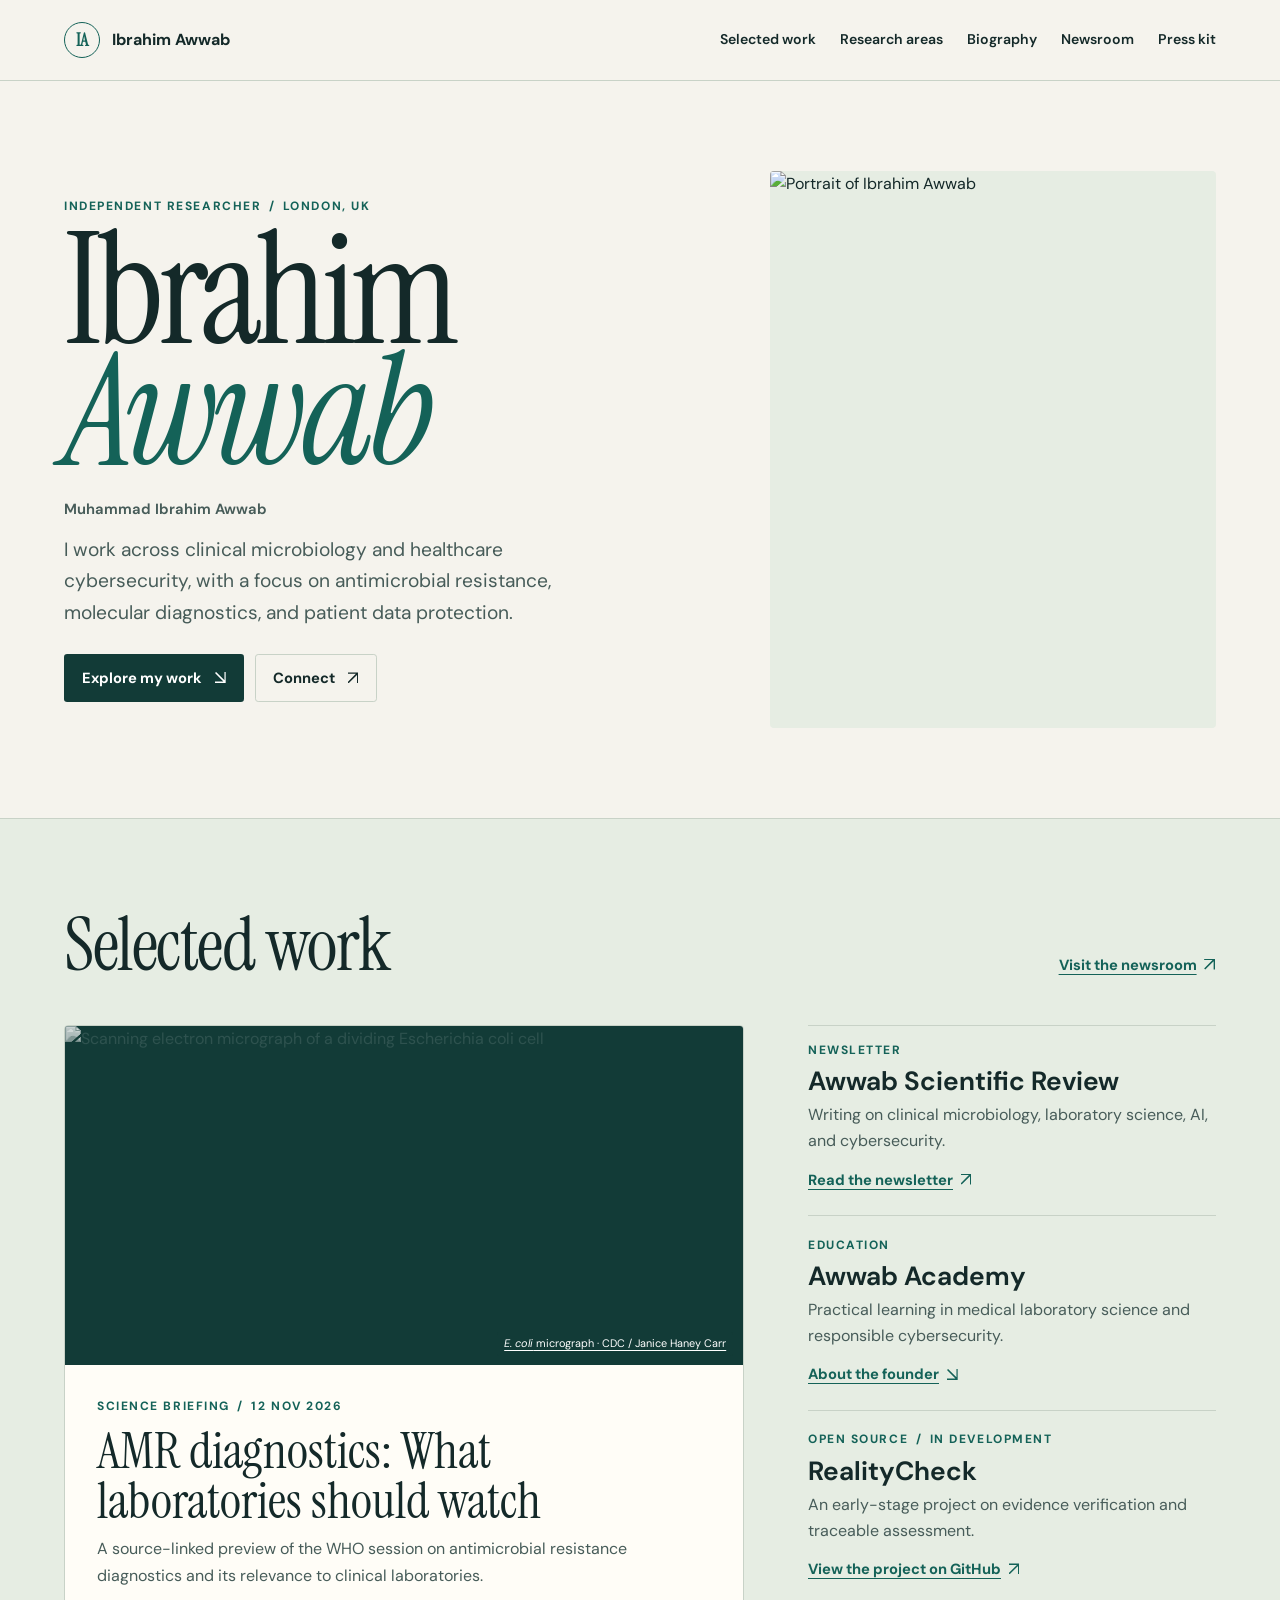
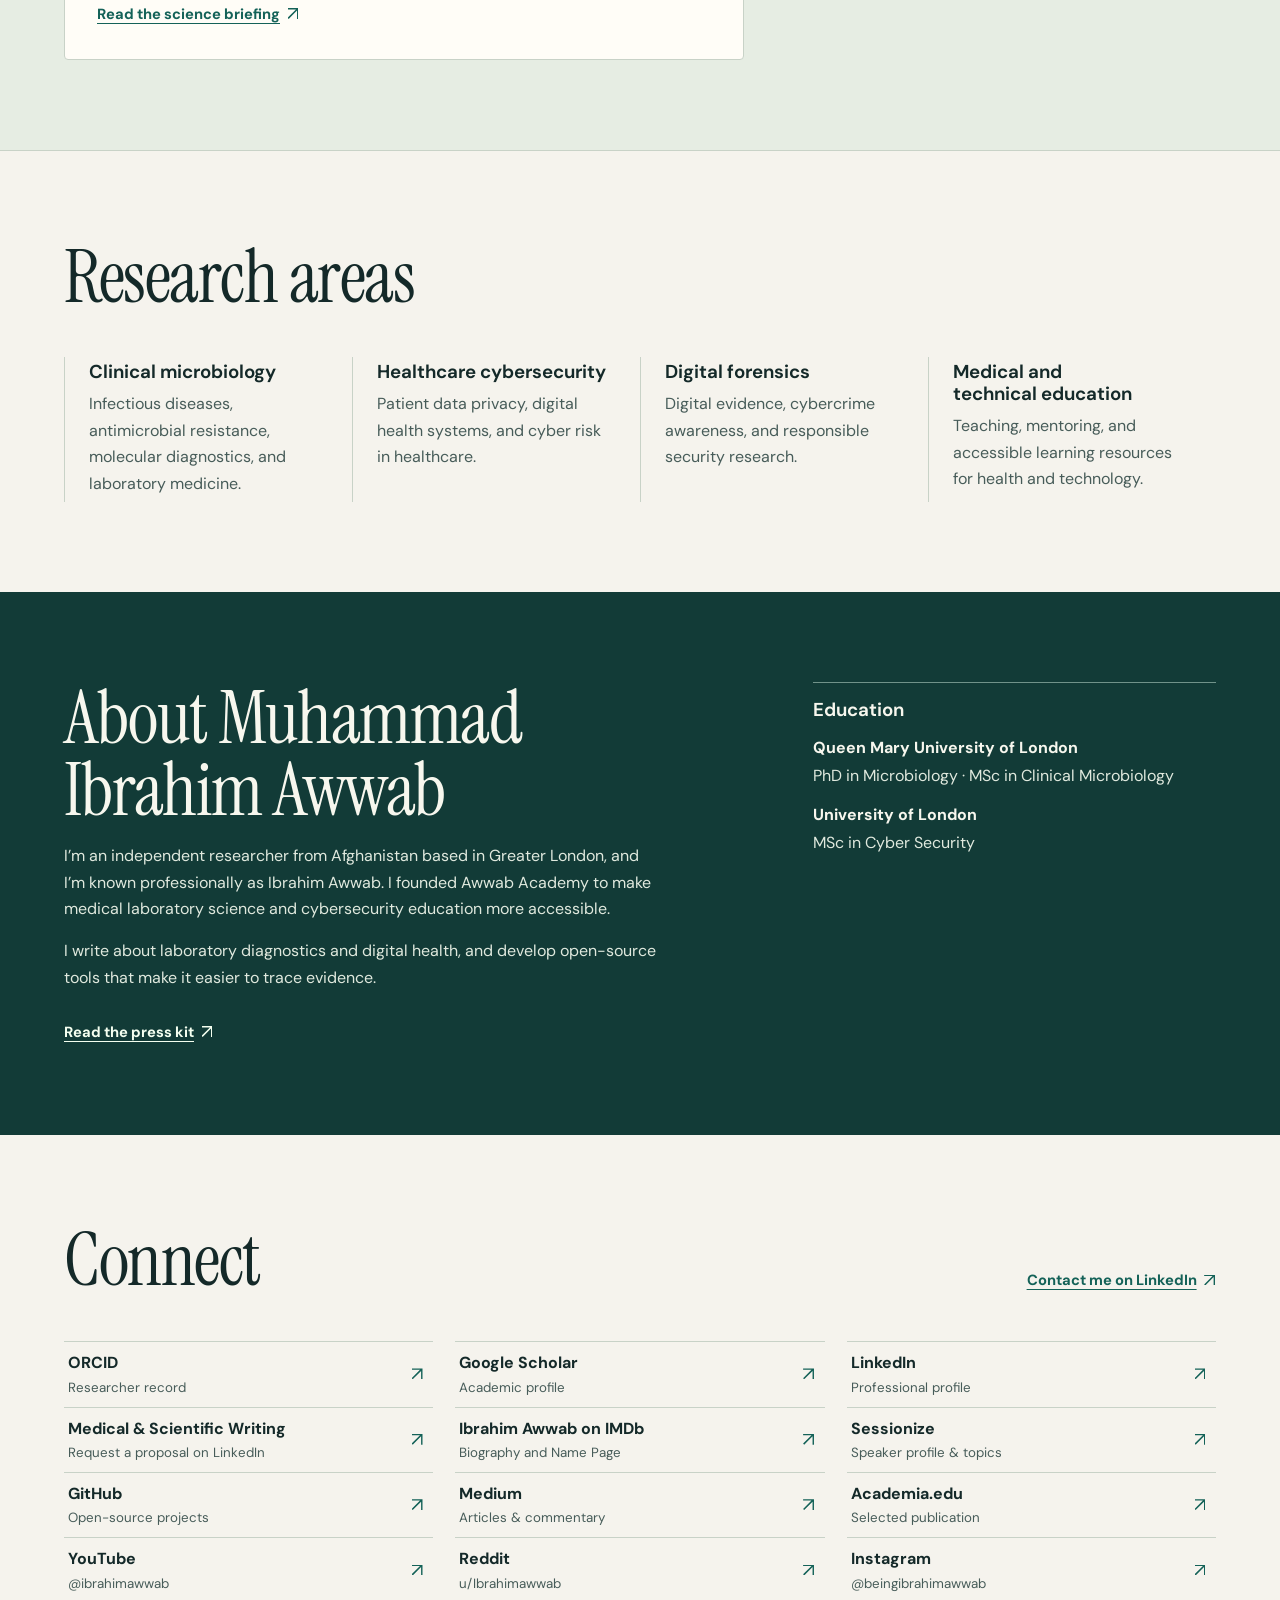
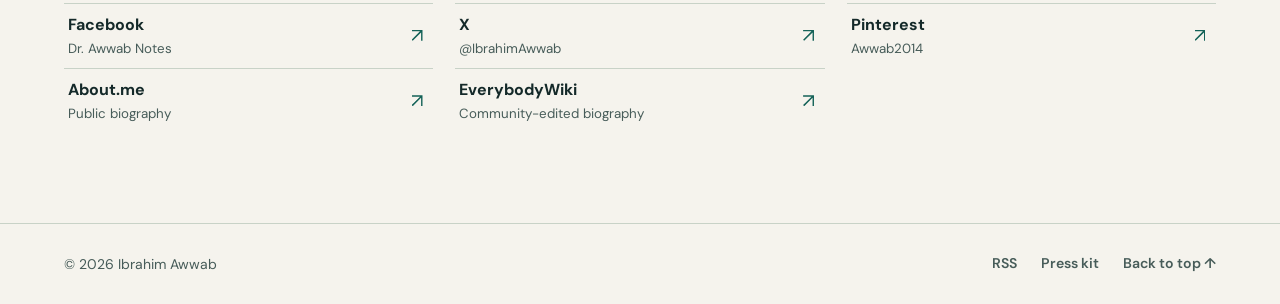
==== index.html @ 8c307d75 "Add LinkedIn medical writing services link" ====
<!doctype html>
<html lang="en">
<head>
  <meta charset="utf-8">
  <meta name="viewport" content="width=device-width, initial-scale=1">
  <meta name="theme-color" content="#081426">
  <meta name="color-scheme" content="light">
  <meta name="description" content="Muhammad Ibrahim Awwab, known as Ibrahim Awwab, is an independent researcher in clinical microbiology, molecular diagnostics and healthcare cybersecurity.">
  <meta name="author" content="Muhammad Ibrahim Awwab">
  <meta name="google-site-verification" content="y9hdMVT7qAXwxRUXfUpLM4OsS6uUiNCrbdWTUbDnWOs">
  <meta name="robots" content="index,follow,max-image-preview:large">
  <link rel="canonical" href="https://ibrahimawwab.github.io/">
  <link rel="icon" type="image/svg+xml" href="/favicon.svg">
  <meta property="og:type" content="profile">
  <meta property="og:site_name" content="Ibrahim Awwab">
  <meta property="og:title" content="Ibrahim Awwab | Independent Researcher">
  <meta property="og:description" content="Official portfolio of Ibrahim Awwab, independent researcher in microbiology and cybersecurity, with interests in antimicrobial resistance, diagnostics and digital forensics.">
  <meta property="og:url" content="https://ibrahimawwab.github.io/">
  <meta property="og:image" content="https://avatars.githubusercontent.com/u/254555719?v=4">
  <meta name="twitter:card" content="summary">
  <meta name="twitter:title" content="Ibrahim Awwab | Independent Researcher">
  <meta name="twitter:description" content="Independent research in clinical microbiology, antimicrobial resistance, molecular diagnostics, healthcare cybersecurity and digital forensics.">
  <title>Ibrahim Awwab | Independent Researcher in Microbiology & Cybersecurity</title>
  <script type="application/ld+json">
  {
    "@context":"https://schema.org",
    "@type":"ProfilePage",
    "@id":"https://ibrahimawwab.github.io/#profile",
    "url":"https://ibrahimawwab.github.io/",
    "name":"Ibrahim Awwab — Official Professional Portfolio",
    "inLanguage":"en",
    "mainEntity":{
      "@type":"Person",
      "@id":"https://ibrahimawwab.github.io/#person",
      "name":"Muhammad Ibrahim Awwab",
      "alternateName":"Ibrahim Awwab",
      "jobTitle":"Independent Researcher",
      "url":"https://ibrahimawwab.github.io/",
      "image":"https://avatars.githubusercontent.com/u/254555719?v=4",
      "description":"Independent researcher in medical microbiology and cybersecurity, with a focus on antimicrobial resistance, molecular diagnostics, healthcare security, digital forensics and scientific communication.",
      "nationality":{"@type":"Country","name":"Afghanistan"},
      "alumniOf":[{"@type":"CollegeOrUniversity","name":"Queen Mary University of London","url":"https://www.qmul.ac.uk/"},{"@type":"CollegeOrUniversity","name":"University of London","url":"https://www.london.ac.uk/"}],
      "knowsAbout":["Clinical microbiology","Medical microbiology","Antimicrobial resistance","Infectious diseases","Molecular diagnostics","Medical laboratory science","Healthcare cybersecurity","Cybersecurity","Digital forensics","Medical education"],
      "sameAs":[
        "https://orcid.org/0009-0008-7559-4698",
        "https://scholar.google.com/citations?user=TQ3X-9cAAAAJ",
        "https://www.linkedin.com/in/ibrahimawwab/",
        "https://www.imdb.com/name/nm19124467/",
        "https://sessionize.com/ibrahimawwab",
        "https://github.com/ibrahimawwab",
        "https://medium.com/@ibrahimawwab.com",
        "https://www.instagram.com/beingibrahimawwab/",
        "https://www.facebook.com/DrAwwabNotes/",
        "https://x.com/IbrahimAwwab",
        "https://uk.pinterest.com/Awwab2014/",
        "https://www.reddit.com/user/Ibrahimawwab/",
        "https://about.me/ibrahimawwab",
        "https://www.youtube.com/@ibrahimawwab"
      ]
    }
  }
  </script>
  <link rel="stylesheet" href="/portfolio.css?v=4486f07">
</head>
<body id="top">
  <a class="skip" href="#main">Skip to main content</a>
  <header class="masthead">
    <div class="shell masthead-inner">
      <a class="wordmark" href="#top" aria-label="Ibrahim Awwab, home"><span class="monogram" aria-hidden="true">IA</span><span>Ibrahim Awwab</span></a>
      <nav aria-label="Main navigation">
        <a href="#work">Selected work</a>
        <a href="#expertise">Research areas</a>
        <a href="#biography">Biography</a>
        <a href="/newsroom/">Newsroom</a>
        <a href="/press/">Press kit</a>
      </nav>
    </div>
  </header>
  <main id="main">
    <section class="shell hero" aria-labelledby="hero-title">
      <div class="hero-copy">
        <p class="eyebrow">Independent researcher <span aria-hidden="true">/</span> London, UK</p>
        <h1 id="hero-title">Ibrahim<br><em>Awwab</em></h1>
        <p class="hero-full-name">Muhammad Ibrahim Awwab</p>
        <p class="hero-lead">I work across clinical microbiology and healthcare cybersecurity, with a focus on antimicrobial resistance, molecular diagnostics, and patient data protection.</p>
        <div class="actions">
          <a class="button primary" href="#work">Explore my work <span aria-hidden="true">↘</span></a>
          <a class="button secondary" href="#connect">Connect <span aria-hidden="true">↗</span></a>
        </div>
      </div>
      <figure class="portrait">
        <img src="https://avatars.githubusercontent.com/u/254555719?v=4" width="460" height="460" fetchpriority="high" alt="Portrait of Ibrahim Awwab">
      </figure>
    </section>

    <div class="work-band">
      <section class="shell section" id="work" aria-labelledby="work-title">
        <div class="section-heading">
          <h2 id="work-title">Selected work</h2>
          <a class="text-link" href="/newsroom/">Visit the newsroom <span aria-hidden="true">↗</span></a>
        </div>
        <div class="work-layout">
          <article class="feature">
            <figure class="micrograph">
              <img src="https://wwwn.cdc.gov/phil/PHIL_Images/20050401/6e4ad6fd0dd24c988a9d912e171a0b0f/7137_lores.jpg" alt="Scanning electron micrograph of a dividing Escherichia coli cell" loading="lazy" decoding="async">
              <figcaption><a href="https://wwwn.cdc.gov/phil/Details.aspx?pid=7137"><i>E. coli</i> micrograph · CDC / Janice Haney Carr</a></figcaption>
            </figure>
            <div class="feature-copy">
              <p class="eyebrow">Science briefing <span aria-hidden="true">/</span> <time datetime="2026-11-12">12 Nov 2026</time></p>
              <h3><a href="/newsroom/briefings/who-amr-diagnostics-november-2026/">AMR diagnostics: What laboratories should watch</a></h3>
              <p>A source-linked preview of the WHO session on antimicrobial resistance diagnostics and its relevance to clinical laboratories.</p>
              <a class="text-link" href="/newsroom/briefings/who-amr-diagnostics-november-2026/">Read the science briefing <span aria-hidden="true">↗</span></a>
            </div>
          </article>
          <div class="work-list">
            <article>
              <p class="eyebrow">Newsletter</p>
              <h3>Awwab Scientific Review</h3>
              <p>Writing on clinical microbiology, laboratory science, AI, and cybersecurity.</p>
              <a class="text-link" href="https://www.linkedin.com/newsletters/awwab-scientific-review-7460228484016054273/">Read the newsletter <span aria-hidden="true">↗</span></a>
            </article>
            <article>
              <p class="eyebrow">Education</p>
              <h3>Awwab Academy</h3>
              <p>Practical learning in medical laboratory science and responsible cybersecurity.</p>
              <a class="text-link" href="#biography">About the founder <span aria-hidden="true">↘</span></a>
            </article>
            <article>
              <p class="eyebrow">Open source <span aria-hidden="true">/</span> In development</p>
              <h3>RealityCheck</h3>
              <p>An early-stage project on evidence verification and traceable assessment.</p>
              <a class="text-link" href="https://github.com/ibrahimawwab/RealityCheck">View the project on GitHub <span aria-hidden="true">↗</span></a>
            </article>
          </div>
        </div>
      </section>
    </div>

    <section class="shell section expertise" id="expertise" aria-labelledby="expertise-title">
      <div class="section-heading"><h2 id="expertise-title">Research areas</h2></div>
      <div class="research-grid">
        <article><h3>Clinical microbiology</h3><p>Infectious diseases, antimicrobial resistance, molecular diagnostics, and laboratory medicine.</p></article>
        <article><h3>Healthcare cybersecurity</h3><p>Patient data privacy, digital health systems, and cyber risk in healthcare.</p></article>
        <article><h3>Digital forensics</h3><p>Digital evidence, cybercrime awareness, and responsible security research.</p></article>
        <article><h3>Medical and technical education</h3><p>Teaching, mentoring, and accessible learning resources for health and technology.</p></article>
      </div>
    </section>

    <div class="bio-band" id="about">
      <section class="shell section bio" id="biography" aria-labelledby="biography-title">
        <div>
          <h2 id="biography-title">About Muhammad Ibrahim Awwab</h2>
          <p>I’m an independent researcher from Afghanistan based in Greater London, and I’m known professionally as Ibrahim Awwab. I founded Awwab Academy to make medical laboratory science and cybersecurity education more accessible.</p>
          <p>I write about laboratory diagnostics and digital health, and develop open-source tools that make it easier to trace evidence.</p>
          <a class="text-link" href="/press/">Read the press kit <span aria-hidden="true">↗</span></a>
        </div>
        <div class="credentials">
          <h3>Education</h3>
          <dl>
            <dt>Queen Mary University of London</dt><dd>PhD in Microbiology · MSc in Clinical Microbiology</dd>
            <dt>University of London</dt><dd>MSc in Cyber Security</dd>
          </dl>
        </div>
      </section>
    </div>

    <section class="shell section" id="connect" aria-labelledby="connect-title">
      <div class="section-heading"><h2 id="connect-title">Connect</h2><a class="text-link" href="https://www.linkedin.com/in/ibrahimawwab/" rel="me">Contact me on LinkedIn <span aria-hidden="true">↗</span></a></div>
      <ul class="profile-grid">
          <li><a href="https://orcid.org/0009-0008-7559-4698" rel="me"><strong>ORCID</strong><small>Researcher record</small><span aria-hidden="true">↗</span></a></li>
          <li><a href="https://scholar.google.com/citations?user=TQ3X-9cAAAAJ" rel="me"><strong>Google Scholar</strong><small>Academic profile</small><span aria-hidden="true">↗</span></a></li>
          <li><a href="https://www.linkedin.com/in/ibrahimawwab/" rel="me"><strong>LinkedIn</strong><small>Professional profile</small><span aria-hidden="true">↗</span></a></li>
          <li><a href="https://www.linkedin.com/services/page/281552348790742095/?viewAsBuyer=true"><strong>Medical &amp; Scientific Writing</strong><small>Request a proposal on LinkedIn</small><span aria-hidden="true">↗</span></a></li>
          <li><a href="https://www.imdb.com/name/nm19124467/" rel="me"><strong>Ibrahim Awwab on IMDb</strong><small>Biography and Name Page</small><span aria-hidden="true">↗</span></a></li>
          <li><a href="https://sessionize.com/ibrahimawwab" rel="me"><strong>Sessionize</strong><small>Speaker profile &amp; topics</small><span aria-hidden="true">↗</span></a></li>
          <li><a href="https://github.com/ibrahimawwab" rel="me"><strong>GitHub</strong><small>Open-source projects</small><span aria-hidden="true">↗</span></a></li>
          <li><a href="https://medium.com/@ibrahimawwab.com" rel="me"><strong>Medium</strong><small>Articles &amp; commentary</small><span aria-hidden="true">↗</span></a></li>
          <li><a href="https://www.academia.edu/165359087/CRISPR_Based_Diagnostics_in_Clinical_Microbiology_A_Rapid_and_Precise_Approach_for_Infectious_Disease_Detection"><strong>Academia.edu</strong><small>Selected publication</small><span aria-hidden="true">↗</span></a></li>
          <li><a href="https://www.youtube.com/@ibrahimawwab" rel="me"><strong>YouTube</strong><small>@ibrahimawwab</small><span aria-hidden="true">↗</span></a></li>
          <li><a href="https://www.reddit.com/user/Ibrahimawwab/" rel="me"><strong>Reddit</strong><small>u/Ibrahimawwab</small><span aria-hidden="true">↗</span></a></li>
          <li><a href="https://www.instagram.com/beingibrahimawwab/" rel="me"><strong>Instagram</strong><small>@beingibrahimawwab</small><span aria-hidden="true">↗</span></a></li>
          <li><a href="https://www.facebook.com/DrAwwabNotes/" rel="me"><strong>Facebook</strong><small>Dr. Awwab Notes</small><span aria-hidden="true">↗</span></a></li>
          <li><a href="https://x.com/IbrahimAwwab" rel="me"><strong>X</strong><small>@IbrahimAwwab</small><span aria-hidden="true">↗</span></a></li>
          <li><a href="https://uk.pinterest.com/Awwab2014/" rel="me"><strong>Pinterest</strong><small>Awwab2014</small><span aria-hidden="true">↗</span></a></li>
          <li><a href="https://about.me/ibrahimawwab" rel="me"><strong>About.me</strong><small>Public biography</small><span aria-hidden="true">↗</span></a></li>
          <li><a href="https://en.everybodywiki.com/Ibrahim_Awwab"><strong>EverybodyWiki</strong><small>Community-edited biography</small><span aria-hidden="true">↗</span></a></li>
      </ul>
    </section>
  </main>
  <footer class="footer">
    <div class="shell footer-inner">
      <span>© 2026 Ibrahim Awwab</span>
      <nav aria-label="Footer navigation"><a href="/newsroom/feed.xml">RSS</a><a href="/press/">Press kit</a><a href="#top">Back to top ↑</a></nav>
    </div>
  </footer>
</body>
</html>
---- portfolio.css ----
@import url("https://fonts.googleapis.com/css2?family=DM+Sans:wght@400;500;600;700&family=Instrument+Serif:ital@0;1&display=swap");

:root {
  color-scheme: light;
  --paper: #f5f3ed;
  --surface: #fffdf7;
  --ink: #142929;
  --muted: #475c59;
  --accent: #146258;
  --deep: #123b37;
  --line: #c8d2c7;
  --tint: #e6ede3;
  --display: "Instrument Serif", Georgia, serif;
  --body: "DM Sans", system-ui, sans-serif;
  --shell: 72rem;
}


*, *::before, *::after { box-sizing: border-box; }
html { scroll-behavior: smooth; }
body { margin: 0; background: var(--paper); color: var(--ink); font: 1rem/1.65 var(--body); }
img { display: block; max-width: 100%; }
a { color: var(--accent); text-underline-offset: .24em; }
a:focus-visible { outline: 2px solid currentColor; outline-offset: 5px; }
h1, h2, h3, p, figure { margin: 0; }
h1, h2, h3 { text-wrap: balance; }
h1, h2 { font-family: var(--display); font-weight: 400; line-height: .98; letter-spacing: -.02em; }
h2 { font-size: clamp(2.75rem, 5.8vw, 5rem); }
h3 { font-weight: 650; line-height: 1.18; }
p { text-wrap: pretty; }
::selection { color: #fff; background: var(--accent); }
.shell { width: min(var(--shell), calc(100% - clamp(2rem, 8vw, 7rem))); margin-inline: auto; }
.skip { position: absolute; top: .5rem; left: .75rem; transform: translateY(-180%); z-index: 5; background: var(--surface); padding: .5rem .9rem; }
.skip:focus { transform: none; }
.eyebrow { font-size: .75rem; font-weight: 700; letter-spacing: .13em; text-transform: uppercase; color: var(--accent); }
.eyebrow span { padding-inline: .24em; }
.masthead, .footer { border-block-end: 1px solid var(--line); }
.masthead-inner, .topbar, .footer-inner, .footer .shell { display: flex; align-items: center; justify-content: space-between; gap: 1.5rem; min-height: 5rem; }
.masthead nav, .topbar nav, .footer nav { display: flex; align-items: center; flex-wrap: wrap; gap: .55rem 1.5rem; }
.masthead nav a, .topbar nav a, .footer a { color: inherit; font-size: .88rem; font-weight: 600; text-decoration: none; }
.masthead nav a:hover, .topbar nav a:hover, .footer a:hover, .topbar nav a[aria-current="page"] { text-decoration: underline; }
.wordmark, .brand { display: inline-flex; align-items: center; gap: .75rem; color: var(--ink); text-decoration: none; font-weight: 700; white-space: nowrap; }
.monogram, .mark { display: grid; place-items: center; inline-size: 2.25rem; block-size: 2.25rem; border: 1px solid var(--accent); border-radius: 50%; color: var(--accent); font-family: var(--display); font-size: 1.15rem; }
.footer { border-block-start: 1px solid var(--line); border-block-end: 0; color: var(--muted); font-size: .875rem; }
.footer a { display: inline-block; }
.button, .btn { display: inline-flex; align-items: center; justify-content: center; gap: .75rem; min-height: 3rem; padding: .5rem 1.05rem; border: 1px solid transparent; border-radius: .2rem; font-size: .92rem; font-weight: 700; line-height: 1.3; text-decoration: none; }
.primary, .btn { background: var(--deep); color: #fff; }
.primary:hover, .btn:hover { background: var(--accent); }
.primary:focus-visible, .btn:focus-visible { outline-color: var(--accent); }
.secondary { border-color: var(--line); color: var(--ink); }
.secondary:hover { border-color: var(--accent); background: var(--tint); }
.text-link { display: inline-flex; gap: .45em; align-items: baseline; width: fit-content; font-weight: 700; font-size: .92rem; text-decoration-thickness: 1px; }
.text-link:hover { color: var(--ink); }

@media (max-width: 48rem) {
  .masthead-inner, .topbar { flex-direction: column; align-items: flex-start; justify-content: center; gap: .9rem; padding-block: .95rem; }
  .masthead nav, .topbar nav, .footer nav { gap: .45rem 1.1rem; }
}
@media (max-width: 32rem) {
  .footer-inner, .footer .shell { flex-direction: column; align-items: flex-start; justify-content: center; gap: .55rem; padding-block: 1.1rem; }
}
@media (prefers-reduced-motion: reduce) { html { scroll-behavior: auto; } }

.hero { display: grid; grid-template-columns: minmax(0, 1.16fr) minmax(0, .84fr); align-items: center; gap: clamp(2rem, 7vw, 7rem); padding-block: clamp(3rem, 7vw, 6.5rem); }
.hero h1 { margin-block: .9rem .85rem; font-size: clamp(5rem, 12vw, 10rem); line-height: .79; letter-spacing: -.035em; }
.hero h1 em { color: var(--accent); font-weight: 400; }
.hero-full-name { margin-top: 1.5rem; font-size: .92rem; font-weight: 650; color: var(--muted); }
.hero-lead { max-width: 32rem; margin-top: .75rem; font-size: clamp(1.02rem, 1.8vw, 1.2rem); color: var(--muted); }
.actions { display: flex; flex-wrap: wrap; gap: .65rem; margin-top: 1.6rem; }
.portrait { overflow: hidden; position: relative; background: var(--tint); border-radius: .25rem; aspect-ratio: 4 / 5; }
.portrait img { width: 100%; height: 100%; object-fit: cover; object-position: 50% 42%; }
.section { padding-block: clamp(3.25rem, 7vw, 6rem); }
.section-heading { display: flex; align-items: baseline; justify-content: space-between; flex-wrap: wrap; gap: 1rem 2rem; margin-bottom: clamp(1.4rem, 4vw, 2.75rem); }
.work-band { background: var(--tint); border-block: 1px solid var(--line); }
.work-layout { display: grid; grid-template-columns: minmax(0, 1.25fr) minmax(0, .75fr); gap: clamp(1.75rem, 5vw, 4rem); }
.feature { overflow: hidden; border: 1px solid var(--line); border-radius: .25rem; background: var(--surface); }
.micrograph { position: relative; aspect-ratio: 16 / 8; background: var(--deep); }
.micrograph img { width: 100%; height: 100%; object-fit: cover; object-position: center 44%; filter: grayscale(1); opacity: .8; mix-blend-mode: screen; }
.micrograph figcaption { position: absolute; bottom: .6rem; right: .6rem; max-width: calc(100% - 1.2rem); padding: .18rem .45rem; border-radius: .15rem; background: var(--deep); color: white; font-size: .68rem; }
.micrograph figcaption a { color: inherit; }
.feature-copy { padding: clamp(1rem, 3vw, 2rem); }
.feature h3 { margin-block: .55rem .7rem; font-family: var(--display); font-weight: 400; font-size: clamp(2.05rem, 4vw, 3.45rem); line-height: .97; }
.feature h3 a { text-decoration: none; color: var(--ink); }
.feature h3 a:hover { text-decoration: underline; text-decoration-thickness: 1px; }
.feature-copy p:not(.eyebrow), .work-list p:not(.eyebrow), .research-grid p, .bio p { color: var(--muted); }
.feature-copy .text-link, .work-list .text-link, .bio .text-link { margin-top: .8rem; }
.work-list article { border-top: 1px solid var(--line); padding-block: 1.2rem 1.4rem; }
.work-list article:first-child { padding-top: .9rem; }
.work-list h3 { margin-block: .35rem .3rem; font-size: clamp(1.22rem, 2.1vw, 1.65rem); }
.research-grid { display: grid; grid-template-columns: repeat(4, minmax(0, 1fr)); }
.research-grid article { padding: .25rem clamp(.7rem, 2vw, 1.5rem) .35rem; border-inline-start: 1px solid var(--line); }
.research-grid h3 { margin-bottom: .5rem; }
.bio-band { background: var(--deep); color: #f7f7ee; }
.bio { display: grid; grid-template-columns: minmax(0, 1.25fr) minmax(0, .75fr); gap: clamp(1.5rem, 6vw, 5rem); }
.bio h2 { max-width: 34rem; }
.bio p { max-width: 37rem; margin-block: 1rem; color: #e0e9de; }
.bio .text-link { color: #f4fff0; }
.credentials { border-block-start: 1px solid #71938a; padding-top: 1rem; }
.credentials dl { margin-block: .9rem 0; }
.credentials dt { font-weight: 700; }
.credentials dd { color: #e0e9de; margin: .1rem 0 .8rem; }
.profile-grid { padding: 0; margin: 0; list-style: none; display: grid; grid-template-columns: repeat(3, minmax(0, 1fr)); column-gap: 1.4rem; }
.profile-grid li { min-width: 0; border-block-start: 1px solid var(--line); }
.profile-grid a { display: grid; min-height: 4rem; grid-template-columns: minmax(0,1fr) auto; align-content: center; padding: .5rem .25rem; text-decoration: none; color: var(--ink); }
.profile-grid a:hover { background: var(--tint); }
.profile-grid small { grid-column: 1; color: var(--muted); overflow-wrap: anywhere; }
.profile-grid span { grid-column: 2; grid-row: 1 / span 2; align-self: center; margin-inline: .35rem; color: var(--accent); }
/* Draw directional arrows independently of the available font glyphs. */
.button span[aria-hidden], .text-link span[aria-hidden], .profile-grid span[aria-hidden] {
  display: inline-grid;
  place-items: center;
  flex: none;
  min-width: .8rem;
  min-height: .8rem;
  font-size: 0;
}
.button span[aria-hidden]::before, .text-link span[aria-hidden]::before, .profile-grid span[aria-hidden]::before {
  content: "";
  width: .68rem;
  height: .68rem;
  background: currentColor;
  clip-path: polygon(0 0, 0 13%, 77% 13%, 0 90%, 10% 100%, 87% 23%, 87% 100%, 100% 100%, 100% 0);
}
.primary span[aria-hidden]::before, .work-list a[href="#biography"] span[aria-hidden]::before { transform: rotate(90deg); }

@media (max-width: 56rem) {
  .hero { gap: 2rem; }
  .research-grid { grid-template-columns: repeat(2, minmax(0,1fr)); row-gap: 1.4rem; }
}
@media (max-width: 42rem) {
  .hero, .work-layout, .bio { grid-template-columns: 1fr; }
  .hero h1 { font-size: clamp(4.65rem, 17vw, 7rem); }
  .portrait { max-width: 31rem; width: 100%; aspect-ratio: 5 / 4; }
  .portrait img { object-position: center 40%; }
  .profile-grid { grid-template-columns: repeat(2, minmax(0, 1fr)); }
}
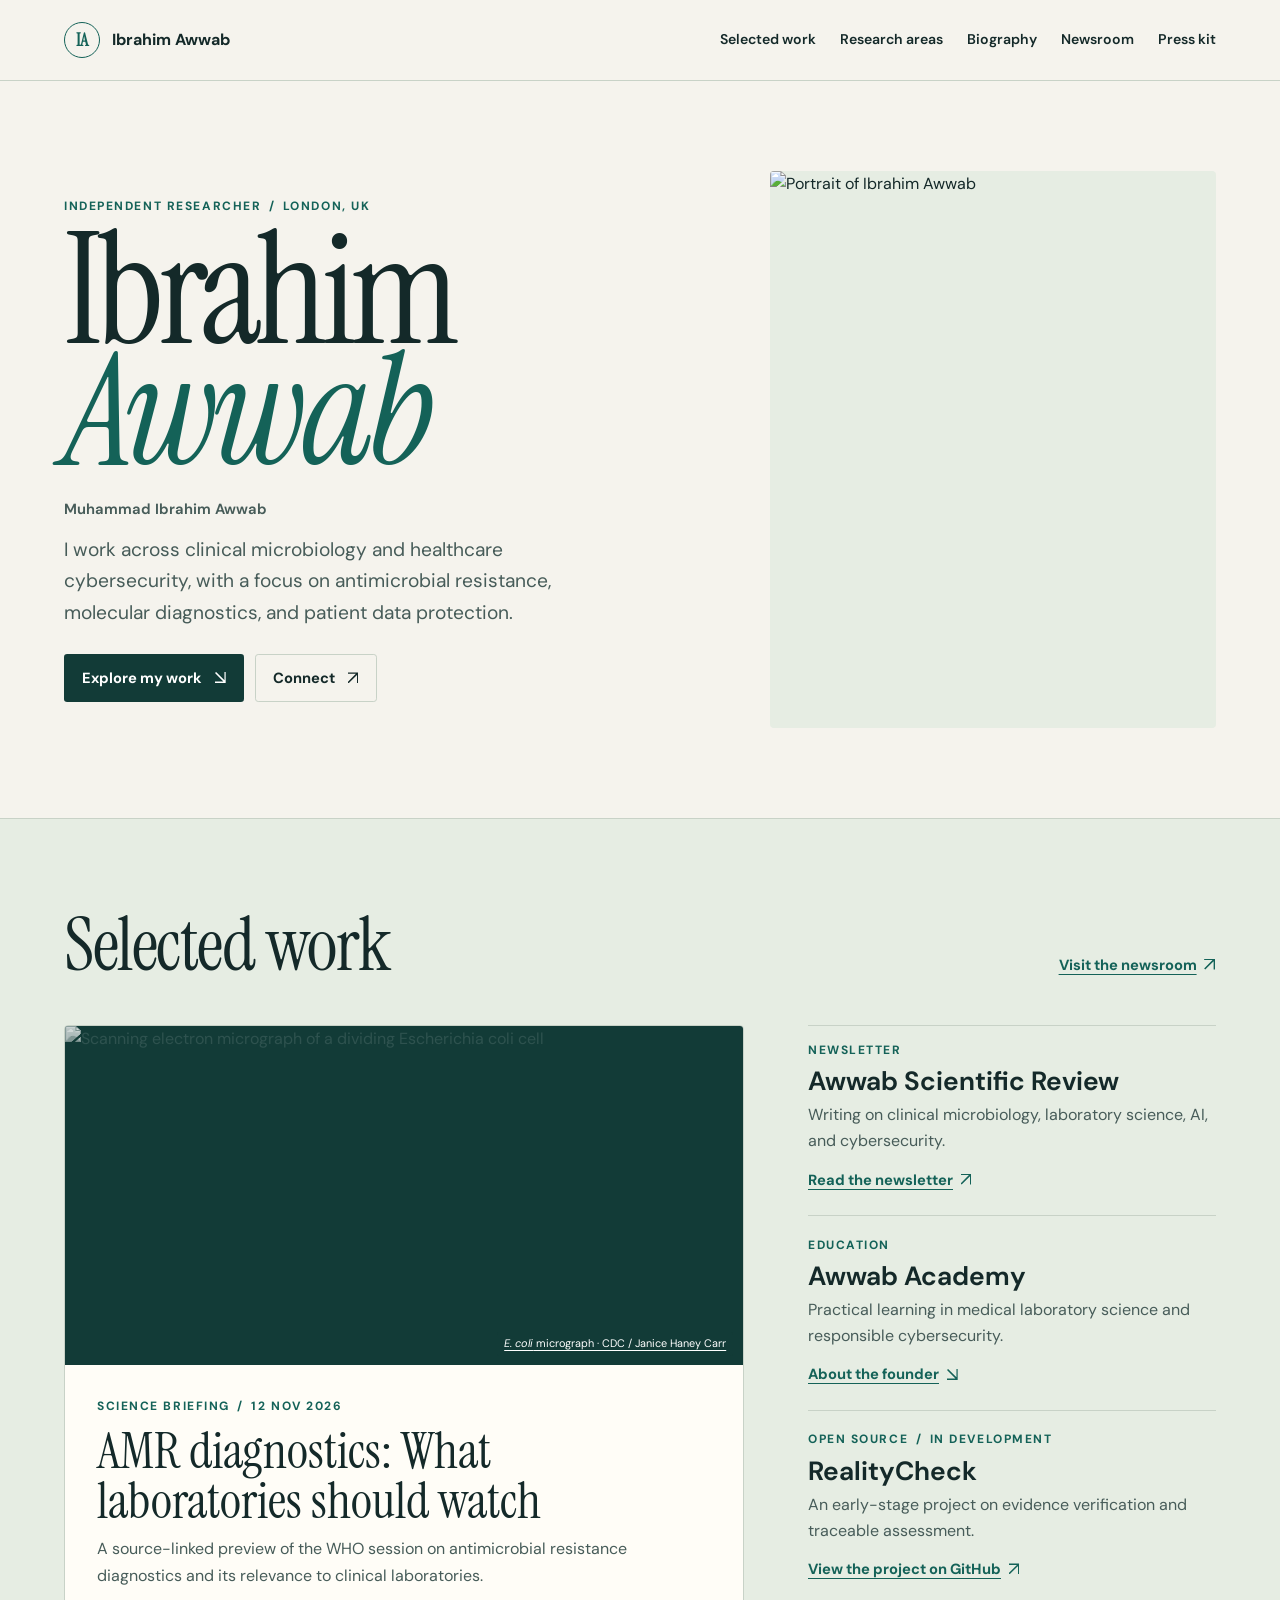
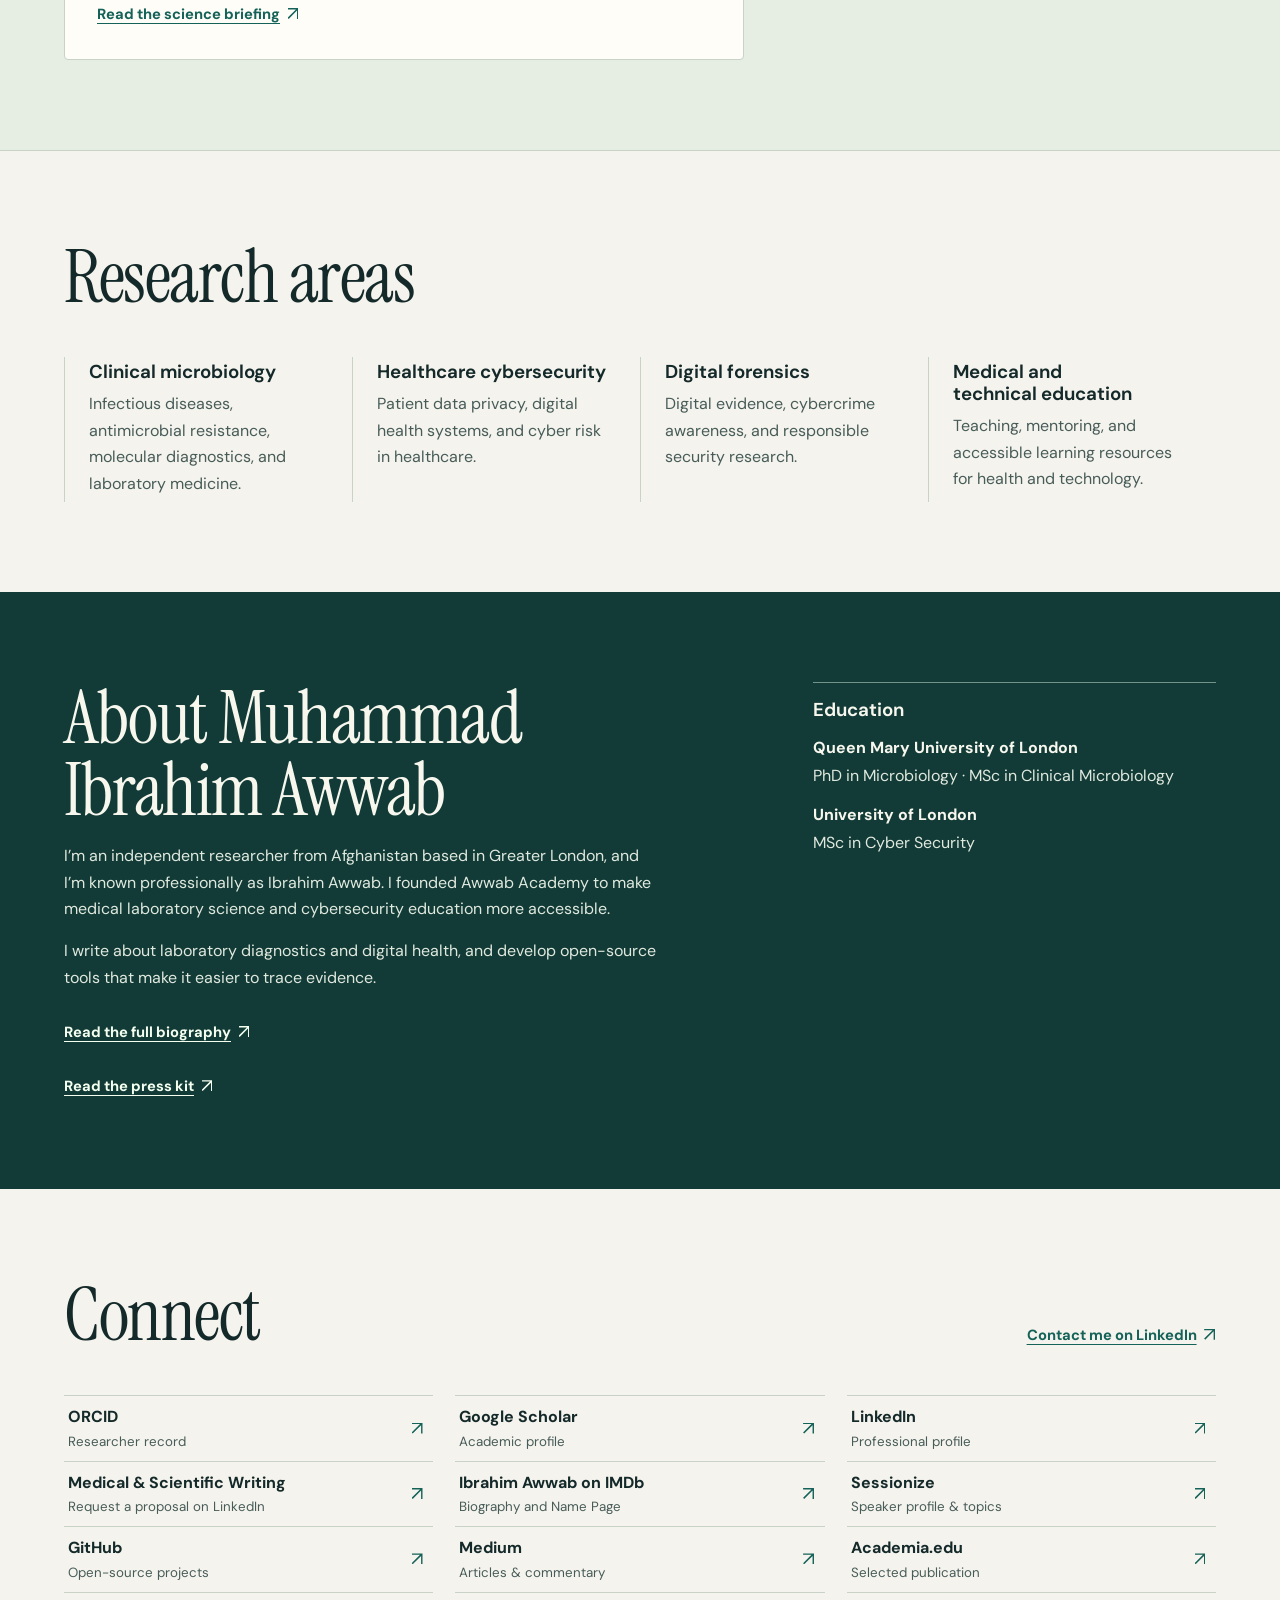
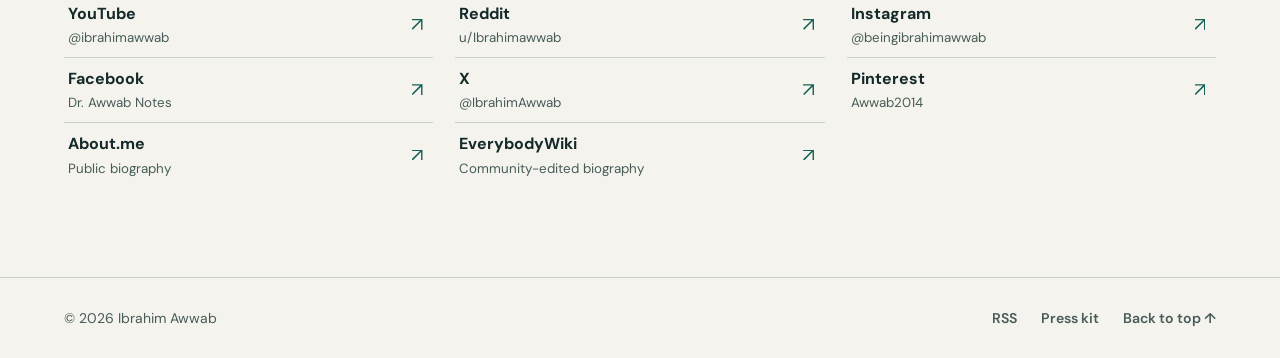
==== commit e616f145: "Publish Ibrahim Awwab biography in the newsroom" ====
--- a/index.html
+++ b/index.html
@@ -152,6 +152,7 @@
           <h2 id="biography-title">About Muhammad Ibrahim Awwab</h2>
           <p>I’m an independent researcher from Afghanistan based in Greater London, and I’m known professionally as Ibrahim Awwab. I founded Awwab Academy to make medical laboratory science and cybersecurity education more accessible.</p>
           <p>I write about laboratory diagnostics and digital health, and develop open-source tools that make it easier to trace evidence.</p>
+          <p><a class="text-link" href="/newsroom/updates/ibrahim-awwab-biography/">Read the full biography <span aria-hidden="true">↗</span></a></p>
           <a class="text-link" href="/press/">Read the press kit <span aria-hidden="true">↗</span></a>
         </div>
         <div class="credentials">
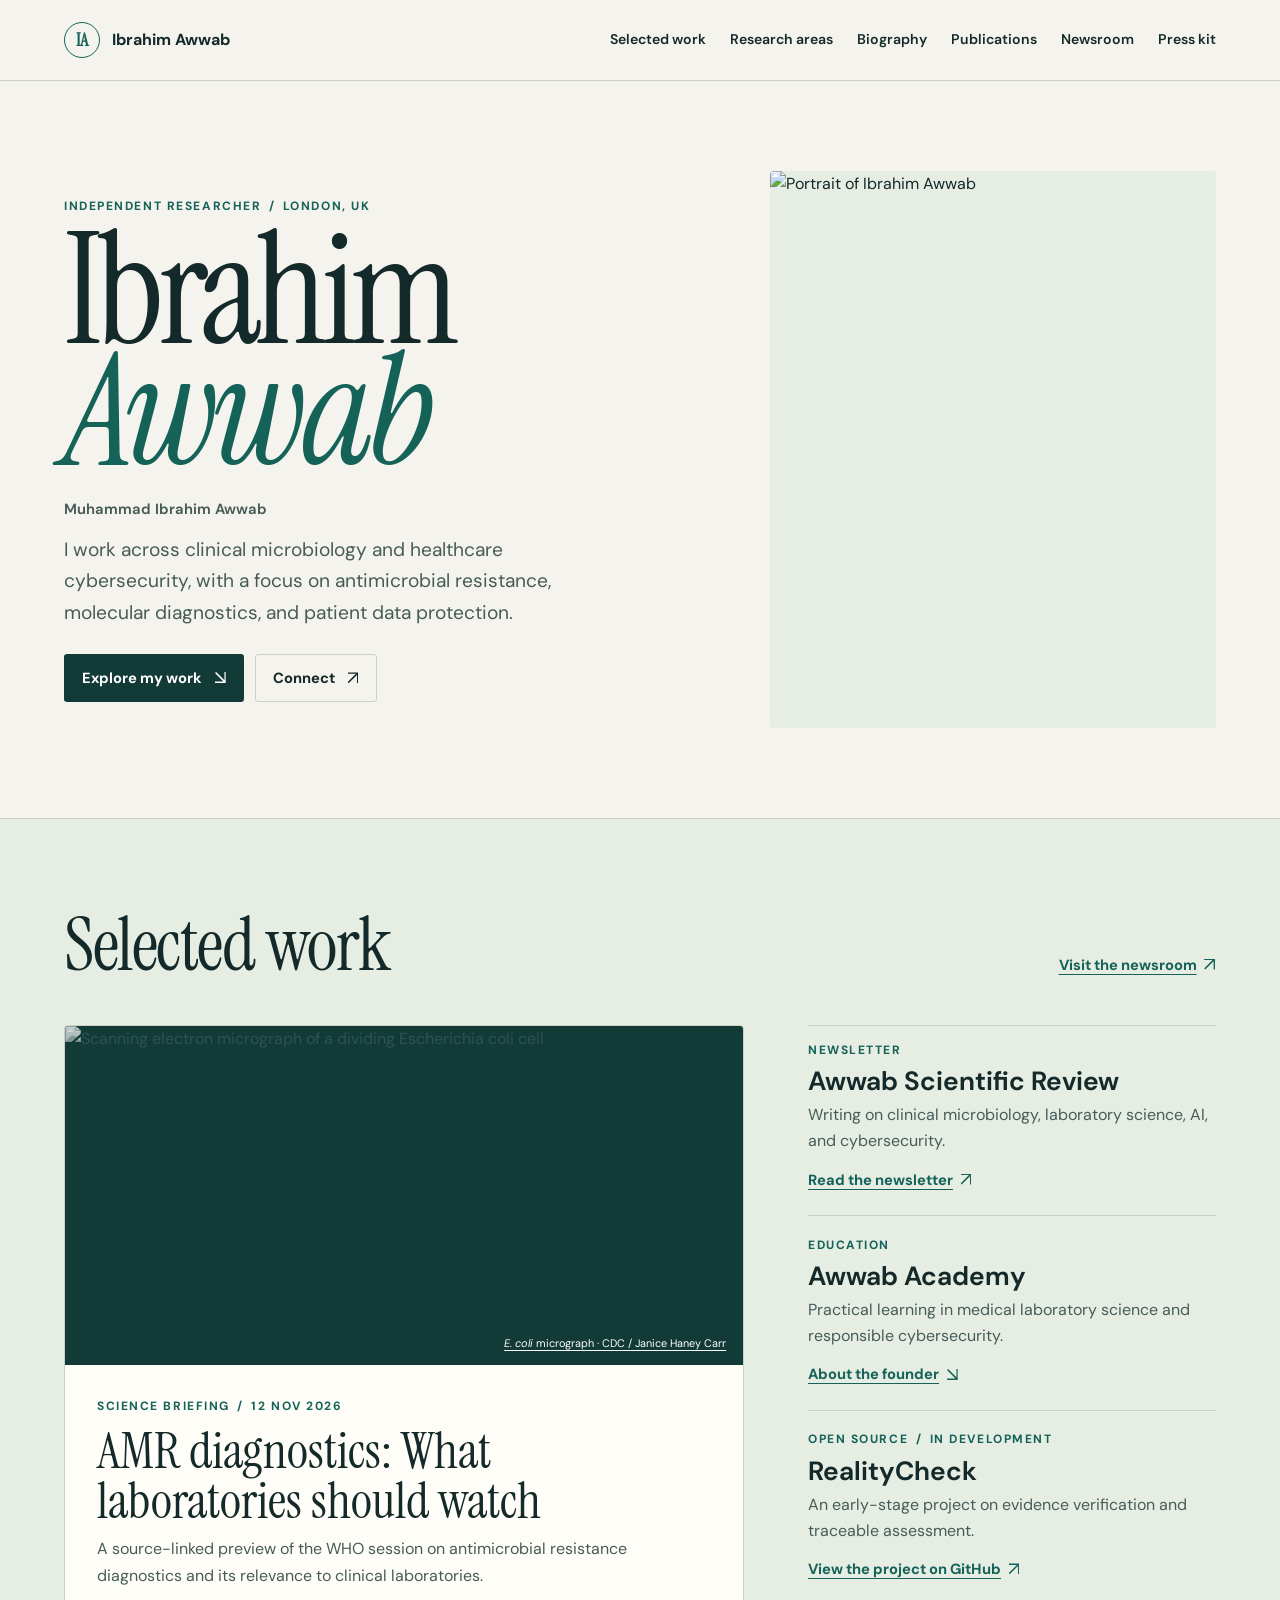
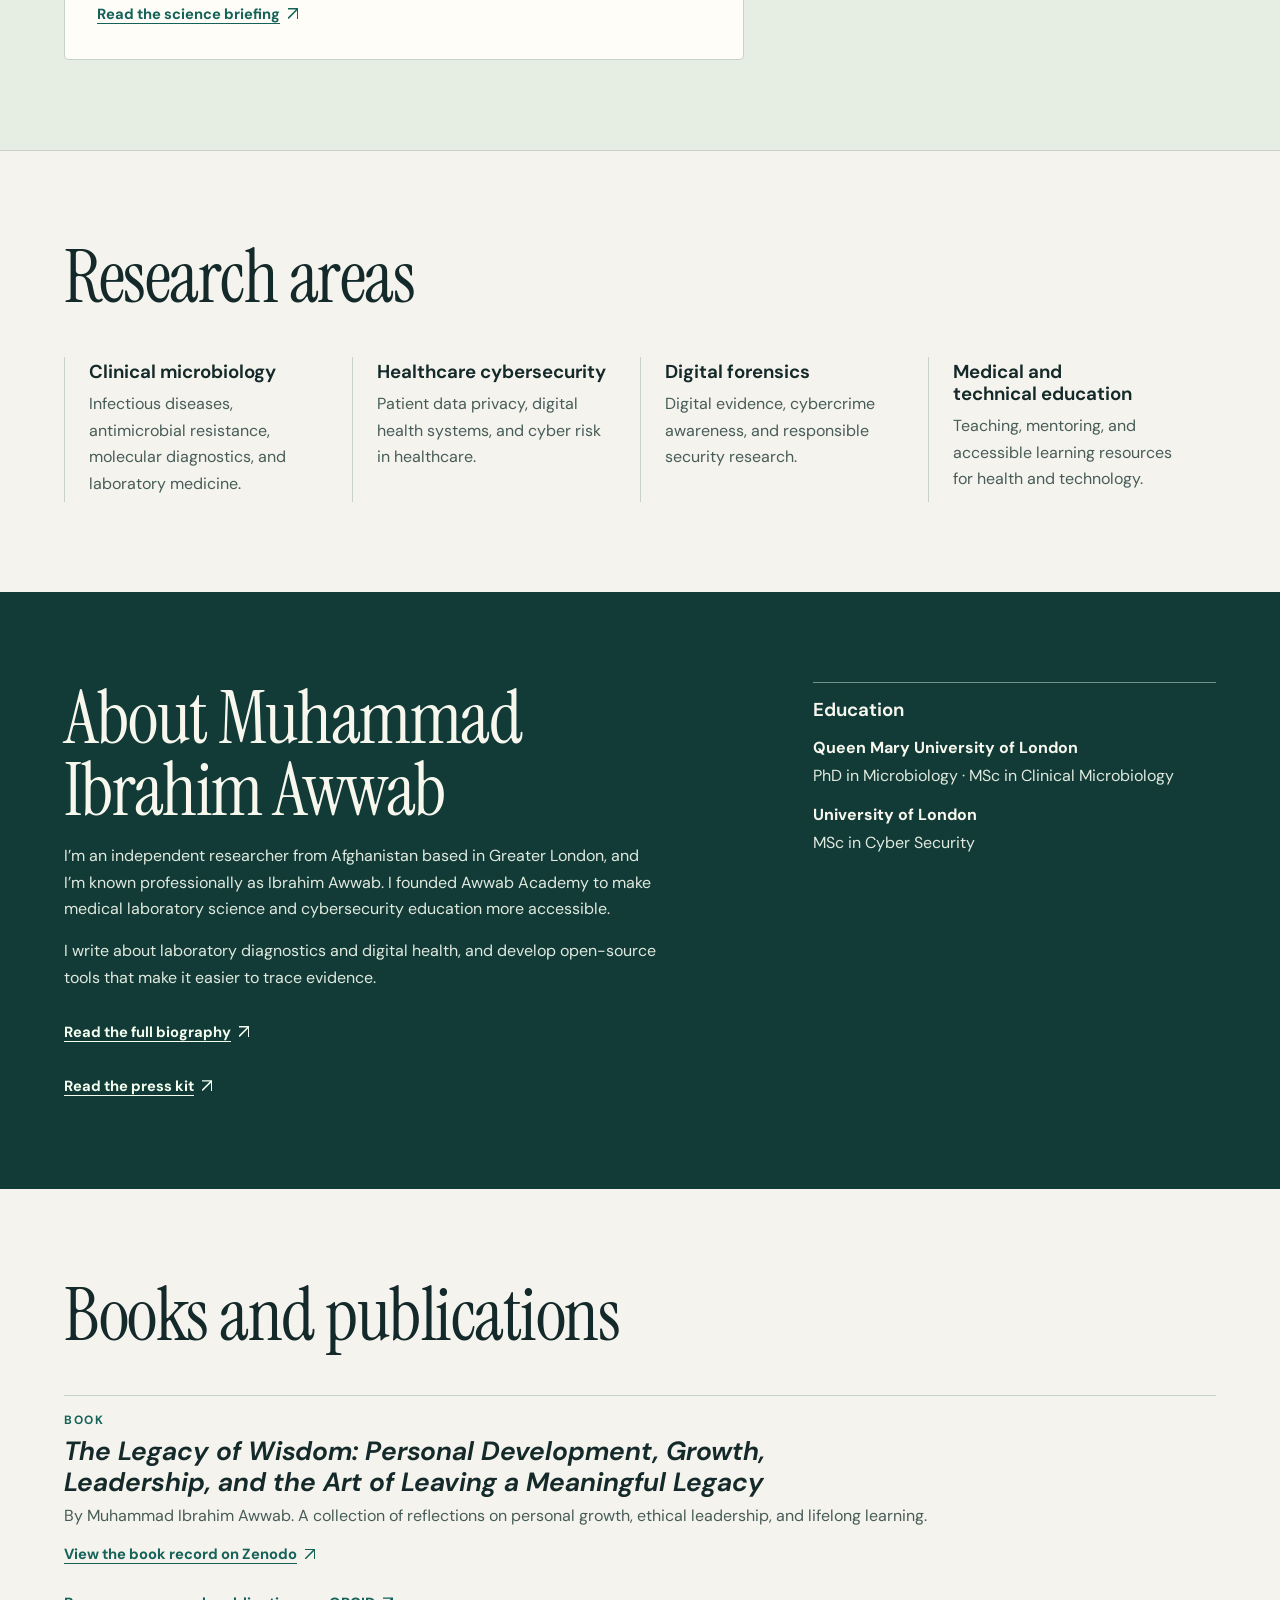
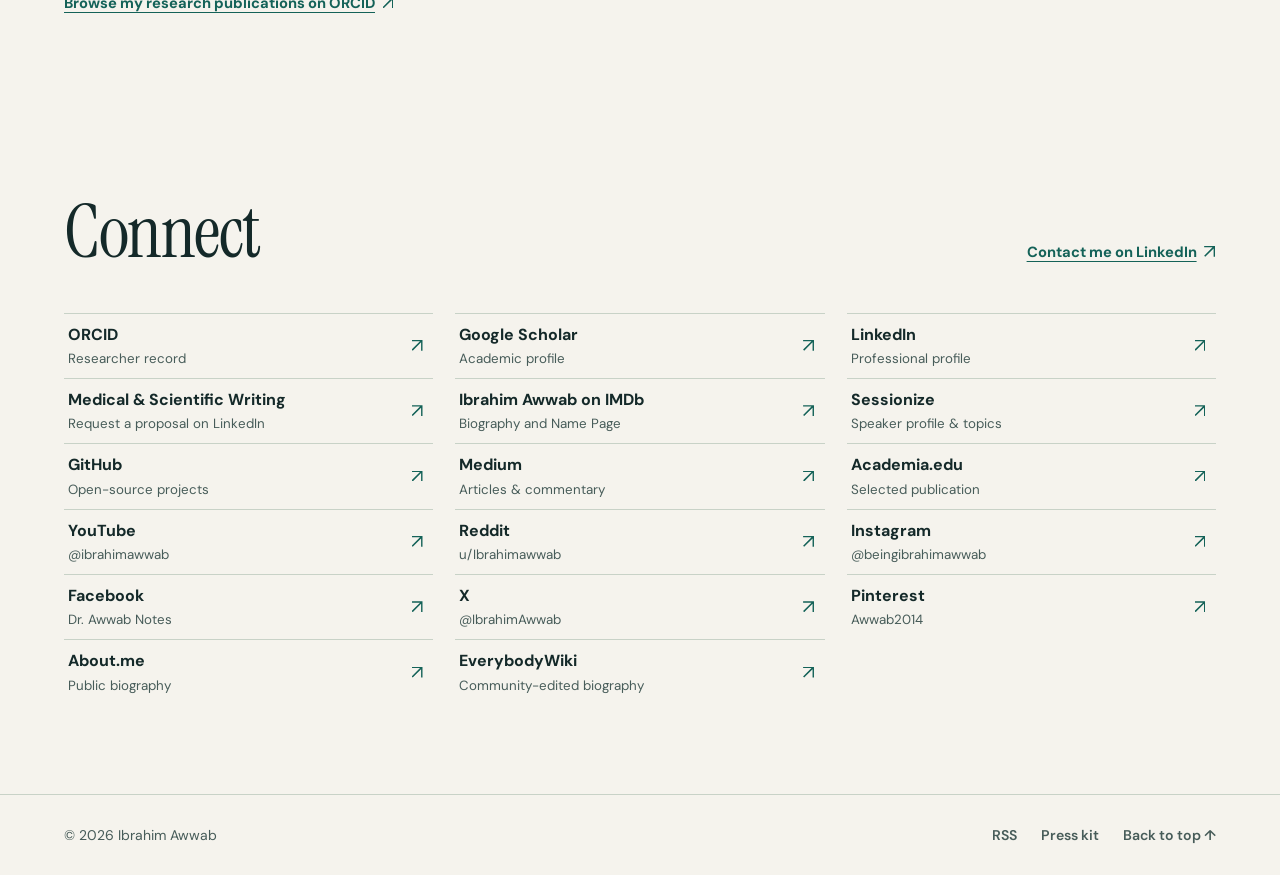
==== commit 97d4e253: "Add a sourced books and publications section" ====
--- a/index.html
+++ b/index.html
@@ -29,6 +29,13 @@
     "url":"https://ibrahimawwab.github.io/",
     "name":"Ibrahim Awwab — Official Professional Portfolio",
     "inLanguage":"en",
+    "mentions":{
+      "@type":"Book",
+      "@id":"https://ibrahimawwab.github.io/#legacy-of-wisdom",
+      "name":"The Legacy of Wisdom: Personal Development, Growth, Leadership, and the Art of Leaving a Meaningful Legacy",
+      "url":"https://doi.org/10.5281/zenodo.20643119",
+      "author":{"@id":"https://ibrahimawwab.github.io/#person"}
+    },
     "mainEntity":{
       "@type":"Person",
       "@id":"https://ibrahimawwab.github.io/#person",
@@ -71,6 +78,7 @@
         <a href="#work">Selected work</a>
         <a href="#expertise">Research areas</a>
         <a href="#biography">Biography</a>
+        <a href="#publications">Publications</a>
         <a href="/newsroom/">Newsroom</a>
         <a href="/press/">Press kit</a>
       </nav>
@@ -165,6 +173,19 @@
       </section>
     </div>
 
+    <section class="shell section" id="publications" aria-labelledby="publications-title">
+      <div class="section-heading"><h2 id="publications-title">Books and publications</h2></div>
+      <div class="work-list">
+        <article id="legacy-of-wisdom">
+          <p class="eyebrow">Book</p>
+          <h3><cite>The Legacy of Wisdom: Personal Development, Growth, Leadership, and the Art of Leaving a Meaningful Legacy</cite></h3>
+          <p>By Muhammad Ibrahim Awwab. A collection of reflections on personal growth, ethical leadership, and lifelong learning.</p>
+          <a class="text-link" href="https://doi.org/10.5281/zenodo.20643119">View the book record on Zenodo <span aria-hidden="true">↗</span></a>
+        </article>
+      </div>
+      <p><a class="text-link" href="https://orcid.org/0009-0008-7559-4698">Browse my research publications on ORCID <span aria-hidden="true">↗</span></a></p>
+    </section>
+
     <section class="shell section" id="connect" aria-labelledby="connect-title">
       <div class="section-heading"><h2 id="connect-title">Connect</h2><a class="text-link" href="https://www.linkedin.com/in/ibrahimawwab/" rel="me">Contact me on LinkedIn <span aria-hidden="true">↗</span></a></div>
       <ul class="profile-grid">
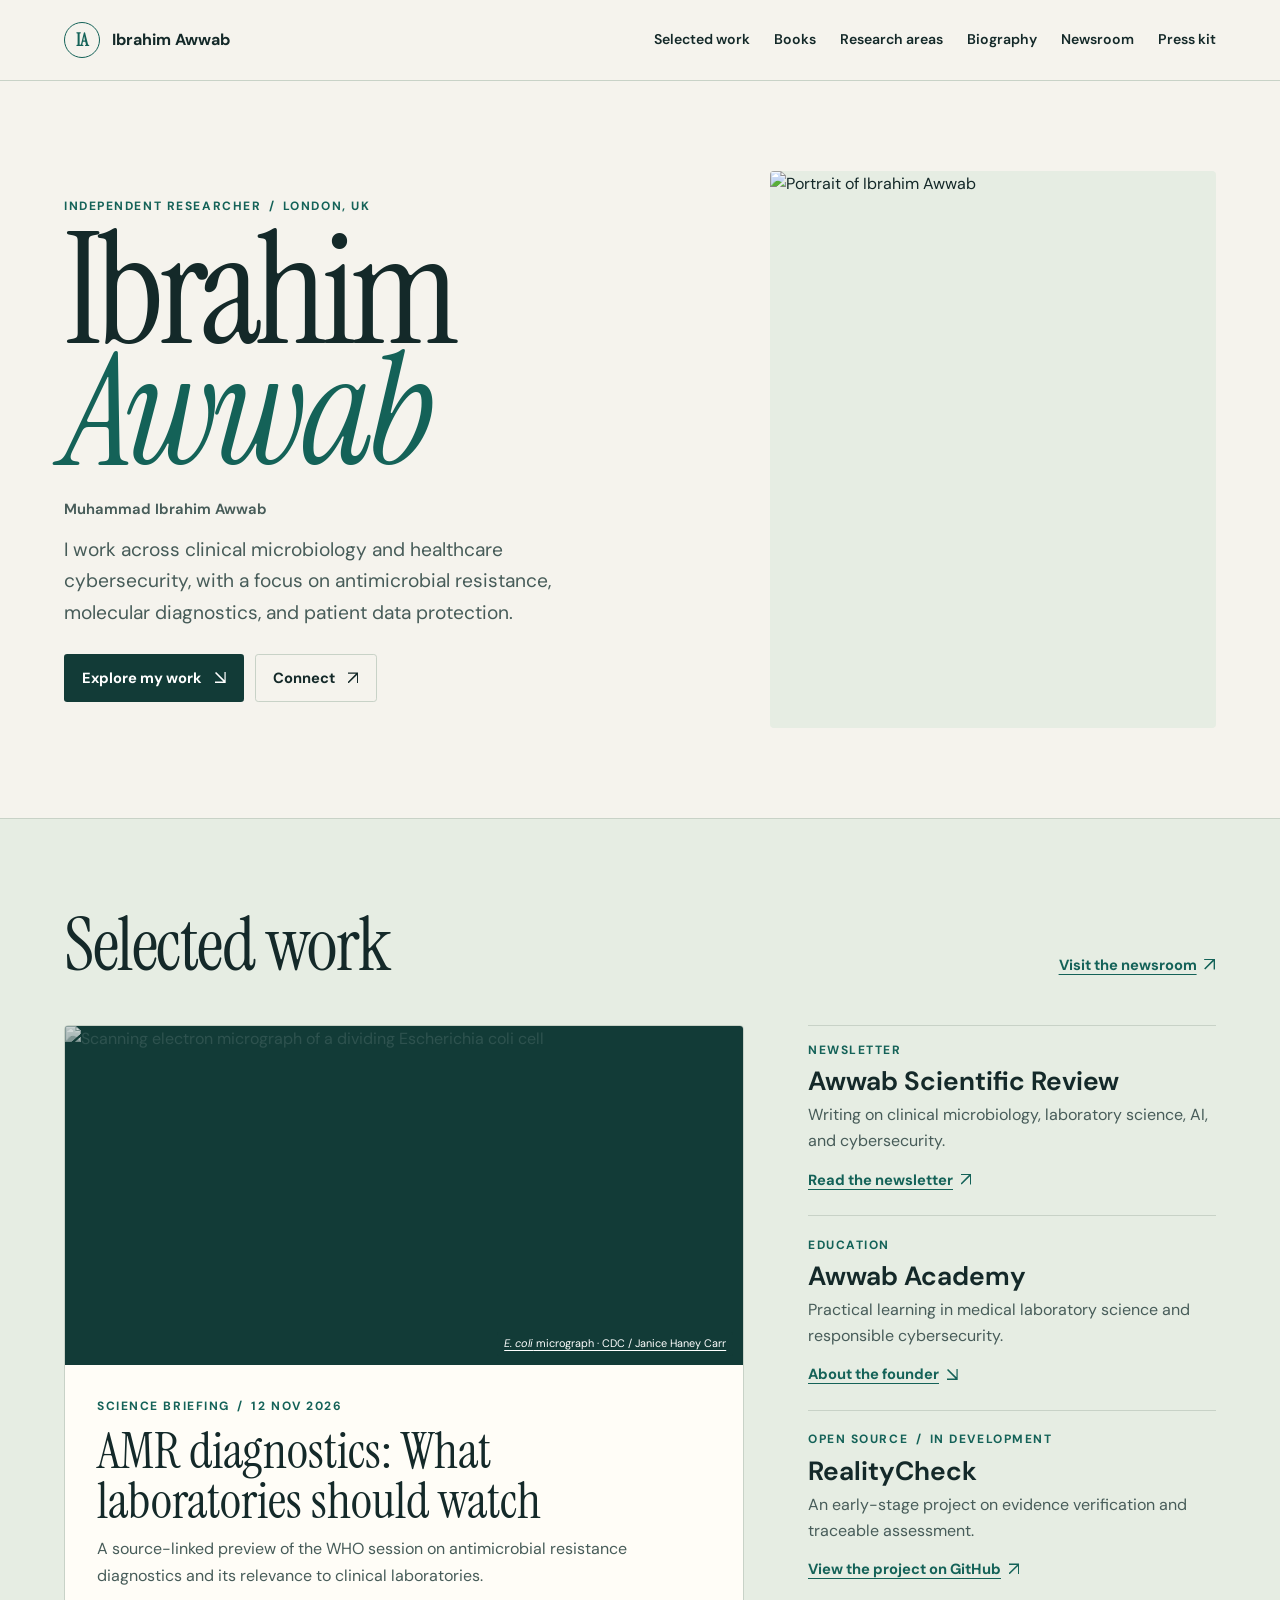
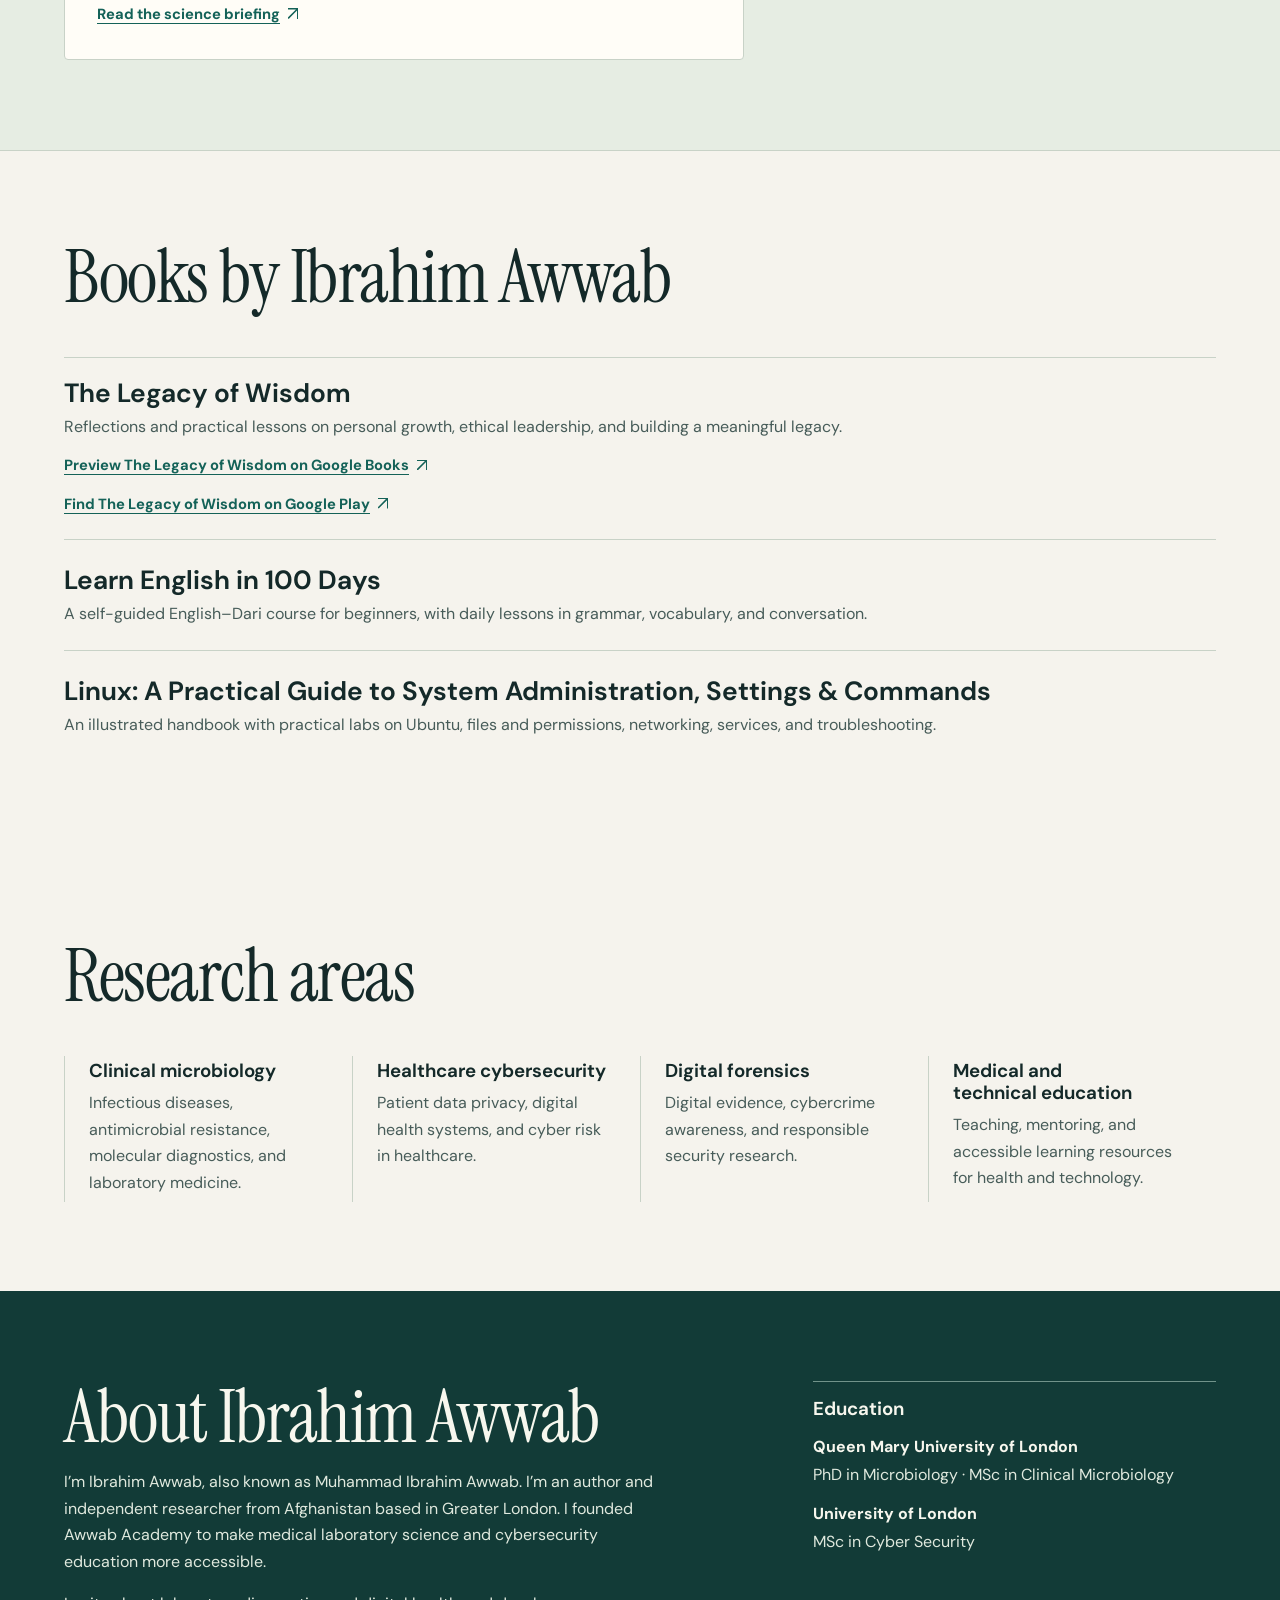
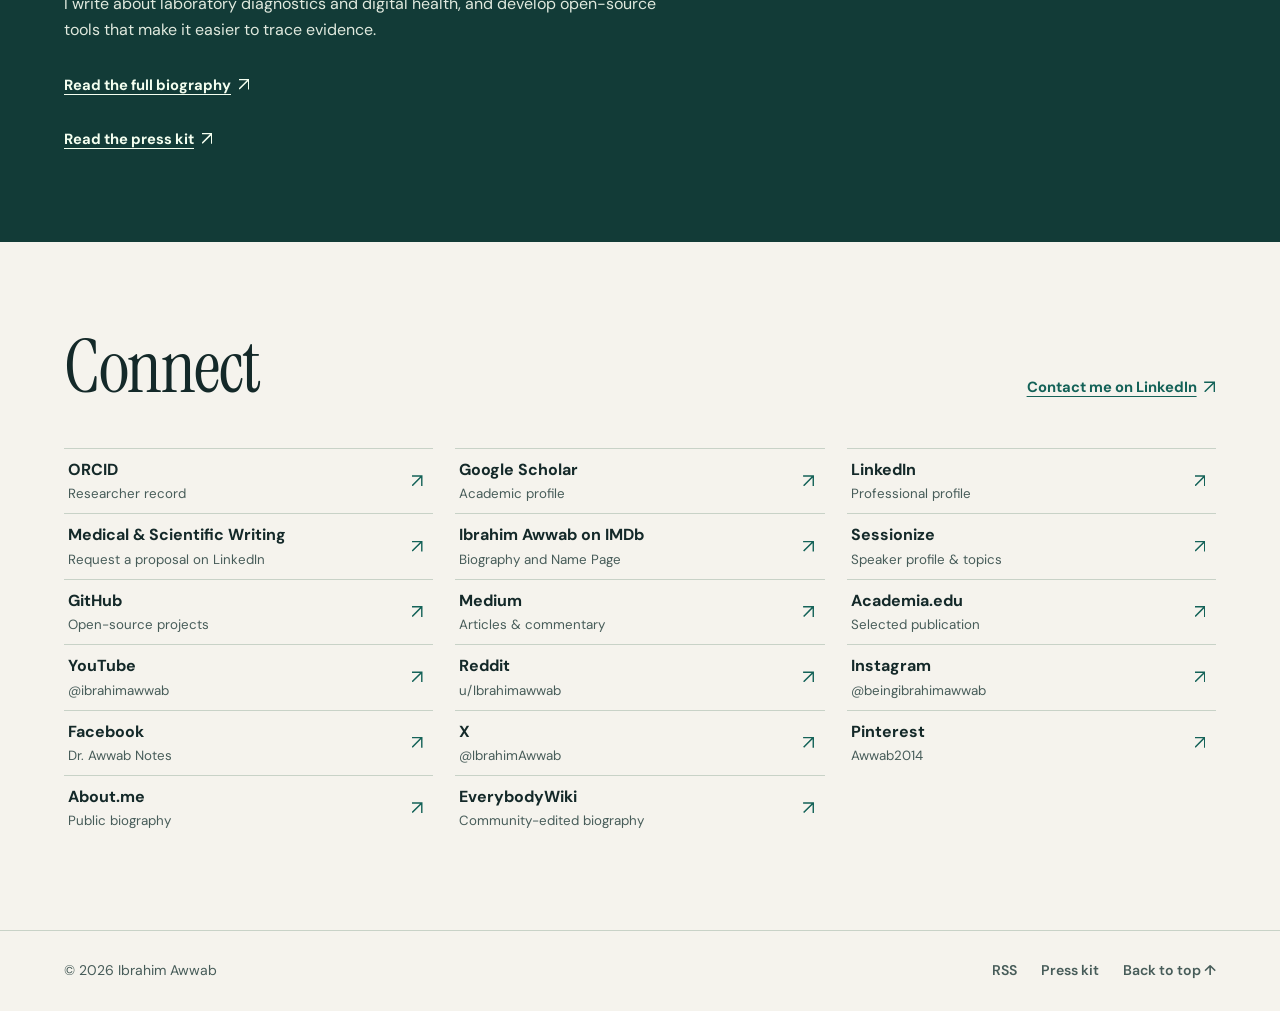
==== commit 60321609: "Add books to Ibrahim Awwab’s author profile" ====
--- a/index.html
+++ b/index.html
@@ -5,8 +5,8 @@
   <meta name="viewport" content="width=device-width, initial-scale=1">
   <meta name="theme-color" content="#081426">
   <meta name="color-scheme" content="light">
-  <meta name="description" content="Muhammad Ibrahim Awwab, known as Ibrahim Awwab, is an independent researcher in clinical microbiology, molecular diagnostics and healthcare cybersecurity.">
-  <meta name="author" content="Muhammad Ibrahim Awwab">
+  <meta name="description" content="Ibrahim Awwab, also known as Muhammad Ibrahim Awwab, is an author and independent researcher in medical microbiology and healthcare cybersecurity.">
+  <meta name="author" content="Ibrahim Awwab">
   <meta name="google-site-verification" content="y9hdMVT7qAXwxRUXfUpLM4OsS6uUiNCrbdWTUbDnWOs">
   <meta name="robots" content="index,follow,max-image-preview:large">
   <link rel="canonical" href="https://ibrahimawwab.github.io/">
@@ -29,22 +29,15 @@
     "url":"https://ibrahimawwab.github.io/",
     "name":"Ibrahim Awwab — Official Professional Portfolio",
     "inLanguage":"en",
-    "mentions":{
-      "@type":"Book",
-      "@id":"https://ibrahimawwab.github.io/#legacy-of-wisdom",
-      "name":"The Legacy of Wisdom: Personal Development, Growth, Leadership, and the Art of Leaving a Meaningful Legacy",
-      "url":"https://doi.org/10.5281/zenodo.20643119",
-      "author":{"@id":"https://ibrahimawwab.github.io/#person"}
-    },
     "mainEntity":{
       "@type":"Person",
       "@id":"https://ibrahimawwab.github.io/#person",
-      "name":"Muhammad Ibrahim Awwab",
-      "alternateName":"Ibrahim Awwab",
+      "name":"Ibrahim Awwab",
+      "alternateName":"Muhammad Ibrahim Awwab",
       "jobTitle":"Independent Researcher",
       "url":"https://ibrahimawwab.github.io/",
       "image":"https://avatars.githubusercontent.com/u/254555719?v=4",
-      "description":"Independent researcher in medical microbiology and cybersecurity, with a focus on antimicrobial resistance, molecular diagnostics, healthcare security, digital forensics and scientific communication.",
+      "description":"Author and independent researcher in medical microbiology and cybersecurity, with a focus on antimicrobial resistance, molecular diagnostics, healthcare security, digital forensics and scientific communication.",
       "nationality":{"@type":"Country","name":"Afghanistan"},
       "alumniOf":[{"@type":"CollegeOrUniversity","name":"Queen Mary University of London","url":"https://www.qmul.ac.uk/"},{"@type":"CollegeOrUniversity","name":"University of London","url":"https://www.london.ac.uk/"}],
       "knowsAbout":["Clinical microbiology","Medical microbiology","Antimicrobial resistance","Infectious diseases","Molecular diagnostics","Medical laboratory science","Healthcare cybersecurity","Cybersecurity","Digital forensics","Medical education"],
@@ -64,7 +57,13 @@
         "https://about.me/ibrahimawwab",
         "https://www.youtube.com/@ibrahimawwab"
       ]
-    }
+    },
+    "hasPart":[{
+      "@type":"Book",
+      "name":"The Legacy of Wisdom: Personal Development, Growth, Leadership, and the Art of Leaving a Meaningful Legacy",
+      "url":"https://books.google.com/books/about?id=6hvkEQAAQBAJ",
+      "author":{"@id":"https://ibrahimawwab.github.io/#person"}
+    }]
   }
   </script>
   <link rel="stylesheet" href="/portfolio.css?v=4486f07">
@@ -76,9 +75,9 @@
       <a class="wordmark" href="#top" aria-label="Ibrahim Awwab, home"><span class="monogram" aria-hidden="true">IA</span><span>Ibrahim Awwab</span></a>
       <nav aria-label="Main navigation">
         <a href="#work">Selected work</a>
+        <a href="#books">Books</a>
         <a href="#expertise">Research areas</a>
         <a href="#biography">Biography</a>
-        <a href="#publications">Publications</a>
         <a href="/newsroom/">Newsroom</a>
         <a href="/press/">Press kit</a>
       </nav>
@@ -144,6 +143,27 @@
       </section>
     </div>
 
+    <section class="shell section" id="books" aria-labelledby="books-title">
+      <div class="section-heading"><h2 id="books-title">Books by Ibrahim Awwab</h2></div>
+      <div class="work-list">
+        <article>
+          <h3>The Legacy of Wisdom</h3>
+          <p>Reflections and practical lessons on personal growth, ethical leadership, and building a meaningful legacy.</p>
+          <a class="text-link" href="https://books.google.com/books/about?id=6hvkEQAAQBAJ">Preview The Legacy of Wisdom on Google Books <span aria-hidden="true">↗</span></a>
+          <br>
+          <a class="text-link" href="https://play.google.com/store/books/details?id=6hvkEQAAQBAJ">Find The Legacy of Wisdom on Google Play <span aria-hidden="true">↗</span></a>
+        </article>
+        <article>
+          <h3>Learn English in 100 Days</h3>
+          <p>A self-guided English–Dari course for beginners, with daily lessons in grammar, vocabulary, and conversation.</p>
+        </article>
+        <article>
+          <h3>Linux: A Practical Guide to System Administration, Settings &amp; Commands</h3>
+          <p>An illustrated handbook with practical labs on Ubuntu, files and permissions, networking, services, and troubleshooting.</p>
+        </article>
+      </div>
+    </section>
+
     <section class="shell section expertise" id="expertise" aria-labelledby="expertise-title">
       <div class="section-heading"><h2 id="expertise-title">Research areas</h2></div>
       <div class="research-grid">
@@ -157,8 +177,8 @@
     <div class="bio-band" id="about">
       <section class="shell section bio" id="biography" aria-labelledby="biography-title">
         <div>
-          <h2 id="biography-title">About Muhammad Ibrahim Awwab</h2>
-          <p>I’m an independent researcher from Afghanistan based in Greater London, and I’m known professionally as Ibrahim Awwab. I founded Awwab Academy to make medical laboratory science and cybersecurity education more accessible.</p>
+          <h2 id="biography-title">About Ibrahim Awwab</h2>
+          <p>I’m Ibrahim Awwab, also known as Muhammad Ibrahim Awwab. I’m an author and independent researcher from Afghanistan based in Greater London. I founded Awwab Academy to make medical laboratory science and cybersecurity education more accessible.</p>
           <p>I write about laboratory diagnostics and digital health, and develop open-source tools that make it easier to trace evidence.</p>
           <p><a class="text-link" href="/newsroom/updates/ibrahim-awwab-biography/">Read the full biography <span aria-hidden="true">↗</span></a></p>
           <a class="text-link" href="/press/">Read the press kit <span aria-hidden="true">↗</span></a>
@@ -172,19 +192,6 @@
         </div>
       </section>
     </div>
-
-    <section class="shell section" id="publications" aria-labelledby="publications-title">
-      <div class="section-heading"><h2 id="publications-title">Books and publications</h2></div>
-      <div class="work-list">
-        <article id="legacy-of-wisdom">
-          <p class="eyebrow">Book</p>
-          <h3><cite>The Legacy of Wisdom: Personal Development, Growth, Leadership, and the Art of Leaving a Meaningful Legacy</cite></h3>
-          <p>By Muhammad Ibrahim Awwab. A collection of reflections on personal growth, ethical leadership, and lifelong learning.</p>
-          <a class="text-link" href="https://doi.org/10.5281/zenodo.20643119">View the book record on Zenodo <span aria-hidden="true">↗</span></a>
-        </article>
-      </div>
-      <p><a class="text-link" href="https://orcid.org/0009-0008-7559-4698">Browse my research publications on ORCID <span aria-hidden="true">↗</span></a></p>
-    </section>
 
     <section class="shell section" id="connect" aria-labelledby="connect-title">
       <div class="section-heading"><h2 id="connect-title">Connect</h2><a class="text-link" href="https://www.linkedin.com/in/ibrahimawwab/" rel="me">Contact me on LinkedIn <span aria-hidden="true">↗</span></a></div>
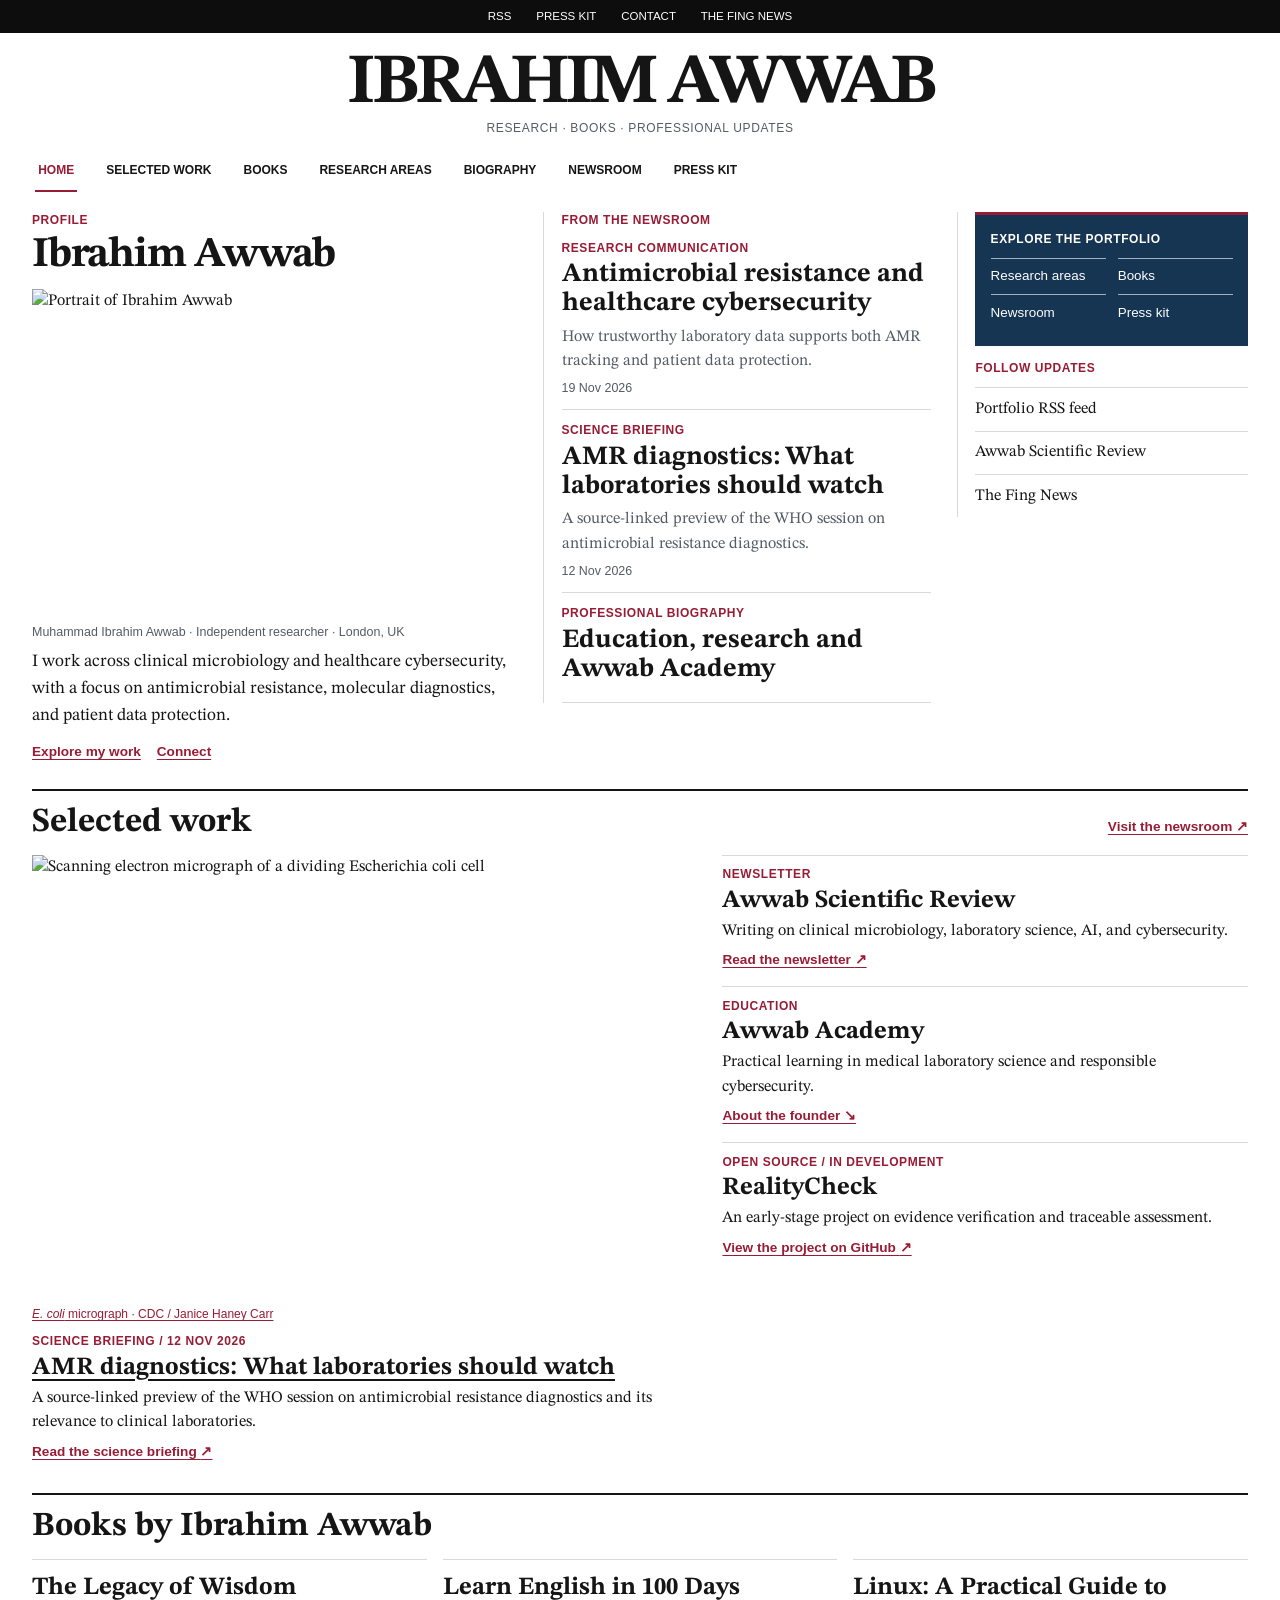
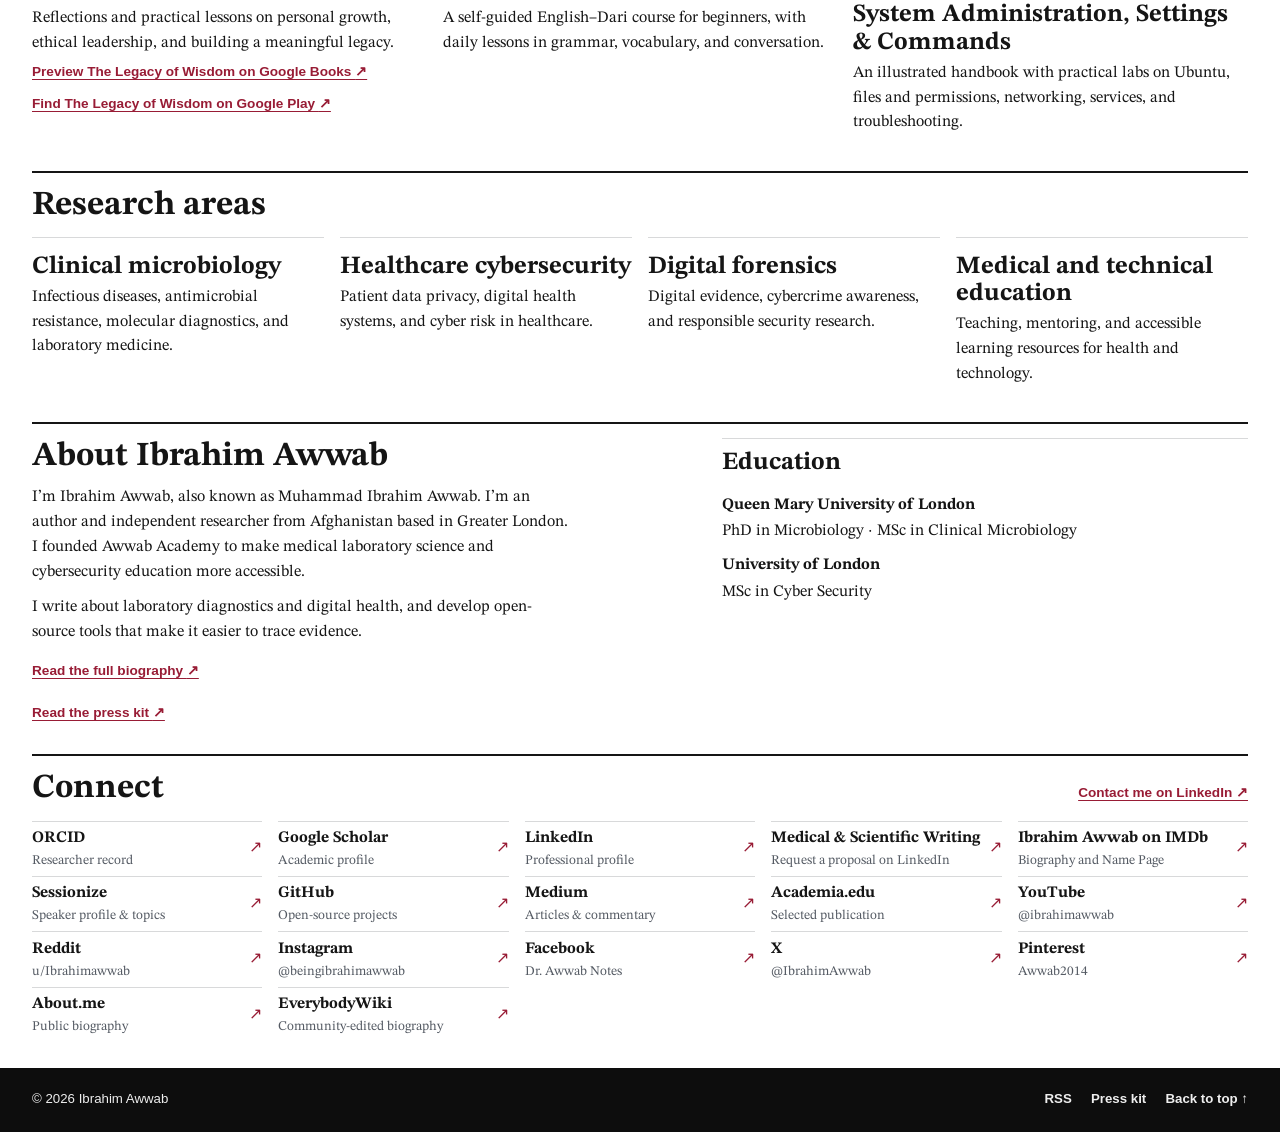
==== commit abf960ca: "Align portfolio and newsroom with the editorial edition design" ====
--- a/index.html
+++ b/index.html
@@ -3,7 +3,7 @@
 <head>
   <meta charset="utf-8">
   <meta name="viewport" content="width=device-width, initial-scale=1">
-  <meta name="theme-color" content="#081426">
+  <meta name="theme-color" content="#ffffff">
   <meta name="color-scheme" content="light">
   <meta name="description" content="Ibrahim Awwab, also known as Muhammad Ibrahim Awwab, is an author and independent researcher in medical microbiology and healthcare cybersecurity.">
   <meta name="author" content="Ibrahim Awwab">
@@ -66,39 +66,87 @@
     }]
   }
   </script>
-  <link rel="stylesheet" href="/portfolio.css?v=4486f07">
+  <link rel="stylesheet" href="/portfolio.css?v=editorial-20261119">
 </head>
 <body id="top">
   <a class="skip" href="#main">Skip to main content</a>
   <header class="masthead">
+    <nav class="utility-bar" aria-label="Quick links">
+      <a href="/newsroom/feed.xml">RSS</a>
+      <a href="/press/">Press kit</a>
+      <a href="#connect">Contact</a>
+      <a href="https://thefingnews.blogspot.com/">The Fing News</a>
+    </nav>
     <div class="shell masthead-inner">
-      <a class="wordmark" href="#top" aria-label="Ibrahim Awwab, home"><span class="monogram" aria-hidden="true">IA</span><span>Ibrahim Awwab</span></a>
-      <nav aria-label="Main navigation">
-        <a href="#work">Selected work</a>
-        <a href="#books">Books</a>
-        <a href="#expertise">Research areas</a>
-        <a href="#biography">Biography</a>
-        <a href="/newsroom/">Newsroom</a>
-        <a href="/press/">Press kit</a>
-      </nav>
+      <a class="wordmark" href="/" aria-label="Ibrahim Awwab, home">Ibrahim Awwab</a>
+      <p>Research · Books · Professional updates</p>
     </div>
   </header>
-  <main id="main">
-    <section class="shell hero" aria-labelledby="hero-title">
-      <div class="hero-copy">
-        <p class="eyebrow">Independent researcher <span aria-hidden="true">/</span> London, UK</p>
-        <h1 id="hero-title">Ibrahim<br><em>Awwab</em></h1>
-        <p class="hero-full-name">Muhammad Ibrahim Awwab</p>
+  <nav class="section-nav" aria-label="Main navigation">
+    <div class="shell">
+      <a href="/" aria-current="page">Home</a>
+      <a href="#work">Selected work</a>
+      <a href="#books">Books</a>
+      <a href="#expertise">Research areas</a>
+      <a href="#biography">Biography</a>
+      <a href="/newsroom/">Newsroom</a>
+      <a href="/press/">Press kit</a>
+    </div>
+  </nav>
+  <main id="main" tabindex="-1">
+    <div class="shell front-grid">
+      <section class="front-lead" aria-labelledby="hero-title">
+        <p class="eyebrow">Profile</p>
+        <h1 id="hero-title">Ibrahim Awwab</h1>
+        <figure class="portrait">
+          <img src="https://avatars.githubusercontent.com/u/254555719?v=4" width="460" height="460" fetchpriority="high" alt="Portrait of Ibrahim Awwab">
+        </figure>
+        <p class="hero-full-name">Muhammad Ibrahim Awwab · Independent researcher · London, UK</p>
         <p class="hero-lead">I work across clinical microbiology and healthcare cybersecurity, with a focus on antimicrobial resistance, molecular diagnostics, and patient data protection.</p>
         <div class="actions">
-          <a class="button primary" href="#work">Explore my work <span aria-hidden="true">↘</span></a>
-          <a class="button secondary" href="#connect">Connect <span aria-hidden="true">↗</span></a>
-        </div>
-      </div>
-      <figure class="portrait">
-        <img src="https://avatars.githubusercontent.com/u/254555719?v=4" width="460" height="460" fetchpriority="high" alt="Portrait of Ibrahim Awwab">
-      </figure>
-    </section>
+          <a class="text-link" href="#work">Explore my work</a>
+          <a class="text-link" href="#connect">Connect</a>
+        </div>
+      </section>
+      <section class="front-headlines" aria-labelledby="front-updates">
+        <h2 class="section-label" id="front-updates">From the newsroom</h2>
+        <article>
+          <p class="eyebrow">Research communication</p>
+          <h3><a href="/newsroom/updates/ibrahim-awwab-amr-cybersecurity-november-2026/">Antimicrobial resistance and healthcare cybersecurity</a></h3>
+          <p>How trustworthy laboratory data supports both AMR tracking and patient data protection.</p>
+          <time datetime="2026-11-19">19 Nov 2026</time>
+        </article>
+        <article>
+          <p class="eyebrow">Science briefing</p>
+          <h3><a href="/newsroom/briefings/who-amr-diagnostics-november-2026/">AMR diagnostics: What laboratories should watch</a></h3>
+          <p>A source-linked preview of the WHO session on antimicrobial resistance diagnostics.</p>
+          <time datetime="2026-11-12">12 Nov 2026</time>
+        </article>
+        <article>
+          <p class="eyebrow">Professional biography</p>
+          <h3><a href="/newsroom/updates/ibrahim-awwab-biography/">Education, research and Awwab Academy</a></h3>
+        </article>
+      </section>
+      <aside class="front-rail" aria-labelledby="reading-title">
+        <div class="rail-panel">
+          <h2 class="section-label" id="reading-title">Explore the portfolio</h2>
+          <ul>
+            <li><a href="#expertise">Research areas</a></li>
+            <li><a href="#books">Books</a></li>
+            <li><a href="/newsroom/">Newsroom</a></li>
+            <li><a href="/press/">Press kit</a></li>
+          </ul>
+        </div>
+        <div class="rail-follow">
+          <h2 class="section-label">Follow updates</h2>
+          <ul>
+            <li><a href="/newsroom/feed.xml">Portfolio RSS feed</a></li>
+            <li><a href="https://www.linkedin.com/newsletters/awwab-scientific-review-7460228484016054273/">Awwab Scientific Review</a></li>
+            <li><a href="https://thefingnews.blogspot.com/">The Fing News</a></li>
+          </ul>
+        </div>
+      </aside>
+    </div>
 
     <div class="work-band">
       <section class="shell section" id="work" aria-labelledby="work-title">
--- a/portfolio.css
+++ b/portfolio.css
@@ -1,136 +1,123 @@
-@import url("https://fonts.googleapis.com/css2?family=DM+Sans:wght@400;500;600;700&family=Instrument+Serif:ital@0;1&display=swap");
+@import url("https://fonts.googleapis.com/css2?family=STIX+Two+Text:wght@400;500;600;700&display=swap");
 
 :root {
   color-scheme: light;
-  --paper: #f5f3ed;
-  --surface: #fffdf7;
-  --ink: #142929;
-  --muted: #475c59;
-  --accent: #146258;
-  --deep: #123b37;
-  --line: #c8d2c7;
-  --tint: #e6ede3;
-  --display: "Instrument Serif", Georgia, serif;
-  --body: "DM Sans", system-ui, sans-serif;
-  --shell: 72rem;
+  --paper: #fff;
+  --surface: #fff;
+  --ink: #151515;
+  --muted: #555b64;
+  --accent: #981c35;
+  --deep: #163553;
+  --line: #d8d9da;
+  --tint: #f3f4f6;
+  --display: "STIX Two Text", Georgia, serif;
+  --body: Arial, Helvetica, sans-serif;
+  --shell: 76.25rem;
 }
 
+*, *::before, *::after { box-sizing: border-box; }
+body { margin: 0; background: var(--paper); color: var(--ink); font: 1rem/1.55 var(--display); }
+img { display: block; max-width: 100%; }
+a { color: var(--accent); text-underline-offset: .19em; }
+a:focus-visible { outline: 2px solid #1759ab; outline-offset: 3px; }
+:where(h1,h2,h3,p,figure) { margin: 0; }
+h1, h2, h3 { font-weight: 700; line-height: 1.1; overflow-wrap: anywhere; }
+h2 { font-size: clamp(1.5rem, 3vw, 2.1rem); }
+::selection { color: #fff; background: var(--accent); }
+.shell { width: min(var(--shell), calc(100% - clamp(1.75rem, 5vw, 4rem))); margin-inline: auto; }
+.skip { position: fixed; inset: .5rem auto auto .75rem; transform: translateY(-180%); z-index: 20; background: var(--paper); padding: .55rem .9rem; }
+.skip:focus { transform: none; }
+#main, #content, main [id] { scroll-margin-top: 4.5rem; }
 
-*, *::before, *::after { box-sizing: border-box; }
-html { scroll-behavior: smooth; }
-body { margin: 0; background: var(--paper); color: var(--ink); font: 1rem/1.65 var(--body); }
-img { display: block; max-width: 100%; }
-a { color: var(--accent); text-underline-offset: .24em; }
-a:focus-visible { outline: 2px solid currentColor; outline-offset: 5px; }
-h1, h2, h3, p, figure { margin: 0; }
-h1, h2, h3 { text-wrap: balance; }
-h1, h2 { font-family: var(--display); font-weight: 400; line-height: .98; letter-spacing: -.02em; }
-h2 { font-size: clamp(2.75rem, 5.8vw, 5rem); }
-h3 { font-weight: 650; line-height: 1.18; }
-p { text-wrap: pretty; }
-::selection { color: #fff; background: var(--accent); }
-.shell { width: min(var(--shell), calc(100% - clamp(2rem, 8vw, 7rem))); margin-inline: auto; }
-.skip { position: absolute; top: .5rem; left: .75rem; transform: translateY(-180%); z-index: 5; background: var(--surface); padding: .5rem .9rem; }
-.skip:focus { transform: none; }
-.eyebrow { font-size: .75rem; font-weight: 700; letter-spacing: .13em; text-transform: uppercase; color: var(--accent); }
-.eyebrow span { padding-inline: .24em; }
-.masthead, .footer { border-block-end: 1px solid var(--line); }
-.masthead-inner, .topbar, .footer-inner, .footer .shell { display: flex; align-items: center; justify-content: space-between; gap: 1.5rem; min-height: 5rem; }
-.masthead nav, .topbar nav, .footer nav { display: flex; align-items: center; flex-wrap: wrap; gap: .55rem 1.5rem; }
-.masthead nav a, .topbar nav a, .footer a { color: inherit; font-size: .88rem; font-weight: 600; text-decoration: none; }
-.masthead nav a:hover, .topbar nav a:hover, .footer a:hover, .topbar nav a[aria-current="page"] { text-decoration: underline; }
-.wordmark, .brand { display: inline-flex; align-items: center; gap: .75rem; color: var(--ink); text-decoration: none; font-weight: 700; white-space: nowrap; }
-.monogram, .mark { display: grid; place-items: center; inline-size: 2.25rem; block-size: 2.25rem; border: 1px solid var(--accent); border-radius: 50%; color: var(--accent); font-family: var(--display); font-size: 1.15rem; }
-.footer { border-block-start: 1px solid var(--line); border-block-end: 0; color: var(--muted); font-size: .875rem; }
-.footer a { display: inline-block; }
-.button, .btn { display: inline-flex; align-items: center; justify-content: center; gap: .75rem; min-height: 3rem; padding: .5rem 1.05rem; border: 1px solid transparent; border-radius: .2rem; font-size: .92rem; font-weight: 700; line-height: 1.3; text-decoration: none; }
-.primary, .btn { background: var(--deep); color: #fff; }
-.primary:hover, .btn:hover { background: var(--accent); }
-.primary:focus-visible, .btn:focus-visible { outline-color: var(--accent); }
-.secondary { border-color: var(--line); color: var(--ink); }
-.secondary:hover { border-color: var(--accent); background: var(--tint); }
-.text-link { display: inline-flex; gap: .45em; align-items: baseline; width: fit-content; font-weight: 700; font-size: .92rem; text-decoration-thickness: 1px; }
+.utility-bar { display: flex; flex-wrap: wrap; justify-content: center; gap: .2rem .95rem; padding: .2rem .75rem; background: #0d0d0d; }
+.utility-bar a { color: #fff; font: .72rem/1.3 var(--body); text-transform: uppercase; text-decoration: none; padding: .35rem .3rem; }
+.utility-bar a:hover, .utility-bar a:focus-visible { text-decoration: underline; outline-color: #fff; }
+.masthead-inner { padding-block: 1.05rem .8rem; text-align: center; }
+.masthead-inner p { color: var(--muted); font: .75rem/1.4 var(--body); text-transform: uppercase; letter-spacing: .055em; }
+.wordmark { display: inline-block; color: var(--ink); font: 700 clamp(2.35rem,6.2vw,4.4rem)/1 var(--display); letter-spacing: -.062em; text-transform: uppercase; text-decoration: none; }
+.section-nav { position: sticky; z-index: 5; inset-block-start: 0; background: var(--paper); }
+.section-nav .shell { display: flex; gap: clamp(.6rem,2vw,1.6rem); overflow-x: auto; scrollbar-width: thin; padding-inline: 3px; border-block: 2px solid var(--ink) 1px solid var(--line); }
+.section-nav a { flex: 0 0 auto; padding: .85rem .2rem; color: var(--ink); font: 700 .75rem/1.25 var(--body); text-transform: uppercase; text-decoration: none; }
+.section-nav a:focus-visible { outline-offset: -2px; }
+.section-nav a:hover, .section-nav a[aria-current="page"] { color: var(--accent); box-shadow: inset 0 -2px var(--accent); }
+
+.topbar, .footer .shell { display: flex; align-items: center; justify-content: space-between; gap: 1rem; min-height: 4rem; }
+.topbar { border-bottom: 2px solid var(--ink); }
+.topbar nav, .footer nav { display: flex; flex-wrap: wrap; align-items: center; gap: .55rem 1.2rem; }
+.topbar nav a, .footer a { color: inherit; font: 600 .83rem/1.4 var(--body); text-decoration: none; }
+.topbar nav a:hover, .footer a:hover { text-decoration: underline; }
+.brand { display: inline-flex; align-items: center; gap: .65rem; color: var(--ink); text-decoration: none; font-weight: 700; }
+.mark { display: grid; place-items: center; inline-size: 2rem; block-size: 2rem; border: 1px solid var(--accent); color: var(--accent); font: 700 1rem var(--display); }
+.footer { background: #0d0d0d; color: #eee; font: .83rem/1.4 var(--body); }
+.footer a:focus-visible { outline-color: #fff; }
+.btn { display: inline-flex; align-items: center; min-height: 2.75rem; padding-inline: .85rem; background: var(--deep); color: #fff; font: 700 .87rem var(--body); text-decoration: none; }
+.btn:hover { background: var(--accent); }
+
+.eyebrow, .section-label { color: var(--accent); font: 700 .75rem/1.4 var(--body); letter-spacing: .048em; text-transform: uppercase; }
+.section-label { margin-block-end: .65rem; }
+.text-link { display: inline-block; font: 700 .85rem/1.4 var(--body); }
 .text-link:hover { color: var(--ink); }
+.front-grid { display: grid; grid-template-columns: minmax(0,1fr); gap: 1.35rem; align-items: start; padding-block: 1.3rem 1.75rem; }
+.front-grid > * { min-width: 0; }
+.front-lead h1, .newsroom-front .front-lead h3 { margin-block: .15rem .55rem; font-size: clamp(1.9rem, 3.3vw, 2.7rem); letter-spacing: -.029em; }
+.front-lead h3 a, .front-headlines h3 a { color: var(--ink); text-decoration: none; }
+.front-grid h3 a:hover { color: var(--accent); text-decoration: underline; }
+.portrait, .newsroom-photo { margin-block: .7rem; }
+.portrait img, .newsroom-photo img { width: 100%; aspect-ratio: 3 / 2; height: auto; object-fit: cover; }
+.portrait img { object-position: 50% 42%; }
+.newsroom-photo figcaption { color: var(--muted); font: .75rem/1.4 var(--body); margin-top: .3rem; }
+.hero-full-name, .front-grid time { color: var(--muted); font: .78rem/1.4 var(--body); }
+.front-grid time { display: block; margin-block-start: .35rem; }
+.hero-lead { max-width: 37rem; margin-block-start: .5rem; font-size: 1.08rem; }
+.actions { display: flex; flex-wrap: wrap; gap: .5rem 1rem; margin-block-start: .75rem; }
+.front-headlines article { padding-block: .75rem; border-block-end: 1px solid var(--line); }
+.front-headlines article:first-of-type { padding-block-start: 0; }
+.front-headlines h3 { margin-block: .24rem .4rem; font-size: clamp(1.25rem,2.3vw,1.65rem); }
+.front-headlines article p:not(.eyebrow) { color: var(--muted); }
+.rail-panel { padding: .95rem; border-block-start: 3px solid var(--accent); color: #fff; background: var(--deep); }
+.rail-panel .section-label { color: inherit; }
+.rail-panel ul, .rail-follow ul { margin: 0; padding: 0; list-style: none; }
+.rail-panel ul { display: grid; grid-template-columns: repeat(2,minmax(0,1fr)); column-gap: .75rem; }
+.rail-panel a, .rail-follow a { display: block; padding-block: .55rem; color: inherit; text-decoration: none; overflow-wrap: anywhere; }
+.rail-panel a { border-block-start: 1px solid #a0b0bf; font: .84rem/1.35 var(--body); }
+.rail-panel a:focus-visible { outline-color: #fff; }
+.rail-panel a:hover, .rail-follow a:hover { text-decoration: underline; }
+.rail-follow { margin-top: .85rem; }
+.rail-follow a { border-block-start: 1px solid var(--line); }
 
-@media (max-width: 48rem) {
-  .masthead-inner, .topbar { flex-direction: column; align-items: flex-start; justify-content: center; gap: .9rem; padding-block: .95rem; }
-  .masthead nav, .topbar nav, .footer nav { gap: .45rem 1.1rem; }
+.section { border-block-start: 2px solid var(--ink); padding-block: .85rem 1.6rem; }
+.section-heading { display: flex; align-items: baseline; justify-content: space-between; flex-wrap: wrap; gap: .3rem 1rem; margin-bottom: .85rem; }
+.work-layout, .bio { display: grid; grid-template-columns: minmax(0,1.12fr) minmax(0,.88fr); gap: 1.35rem; }
+.feature { min-width: 0; }
+.micrograph img { width: 100%; aspect-ratio: 3 / 2; object-fit: cover; }
+.micrograph figcaption { color: var(--muted); font: .75rem/1.4 var(--body); margin-block: .35rem .6rem; }
+.feature h3, .work-list h3, .research-grid h3, .credentials h3 { margin-block: .25rem .3rem; font-size: clamp(1.18rem,2vw,1.55rem); }
+.feature h3 a { color: var(--ink); }
+.feature-copy .text-link, .work-list .text-link, .bio .text-link { margin-block: .4rem; }
+.work-list article { border-block-start: 1px solid var(--line); padding-block: .65rem; }
+#books .work-list, .research-grid { display: grid; grid-template-columns: repeat(auto-fit,minmax(min(100%,13rem),1fr)); gap: 1rem; }
+.research-grid article { border-block-start: 1px solid var(--line); padding-block: .65rem; }
+.bio p { max-width: 67ch; margin-block: .65rem; }
+.credentials { border-block-start: 1px solid var(--line); padding-top: .4rem; }
+.credentials dt { font-weight: 700; }
+.credentials dd { margin: .1rem 0 .6rem; }
+.profile-grid { padding: 0; margin: 0; list-style: none; display: grid; grid-template-columns: repeat(auto-fit,minmax(min(100%,13rem),1fr)); column-gap: 1rem; }
+.profile-grid li { min-width: 0; border-block-start: 1px solid var(--line); }
+.profile-grid a { display: grid; grid-template-columns: minmax(0,1fr) auto; min-height: 3.4rem; align-content: center; color: var(--ink); text-decoration: none; }
+.profile-grid a:hover { color: var(--accent); }
+.profile-grid small { grid-column: 1; color: var(--muted); overflow-wrap: anywhere; }
+.profile-grid span { grid-column: 2; grid-row: 1 / span 2; align-self: center; color: var(--accent); }
+
+@media (min-width: 44rem) {
+  .front-grid { grid-template-columns: repeat(2,minmax(0,1fr)); }
+  .front-rail { grid-column: 1 / -1; }
 }
-@media (max-width: 32rem) {
-  .footer-inner, .footer .shell { flex-direction: column; align-items: flex-start; justify-content: center; gap: .55rem; padding-block: 1.1rem; }
+@media (min-width: 63.75rem) {
+  .front-grid { grid-template-columns: minmax(0,5fr) minmax(0,4fr) minmax(0,3fr); gap: 1.6rem; }
+  .front-headlines, .front-rail { border-inline-start: 1px solid var(--line); padding-inline-start: 1.1rem; }
+  .front-rail { grid-column: auto; }
 }
-@media (prefers-reduced-motion: reduce) { html { scroll-behavior: auto; } }
-
-.hero { display: grid; grid-template-columns: minmax(0, 1.16fr) minmax(0, .84fr); align-items: center; gap: clamp(2rem, 7vw, 7rem); padding-block: clamp(3rem, 7vw, 6.5rem); }
-.hero h1 { margin-block: .9rem .85rem; font-size: clamp(5rem, 12vw, 10rem); line-height: .79; letter-spacing: -.035em; }
-.hero h1 em { color: var(--accent); font-weight: 400; }
-.hero-full-name { margin-top: 1.5rem; font-size: .92rem; font-weight: 650; color: var(--muted); }
-.hero-lead { max-width: 32rem; margin-top: .75rem; font-size: clamp(1.02rem, 1.8vw, 1.2rem); color: var(--muted); }
-.actions { display: flex; flex-wrap: wrap; gap: .65rem; margin-top: 1.6rem; }
-.portrait { overflow: hidden; position: relative; background: var(--tint); border-radius: .25rem; aspect-ratio: 4 / 5; }
-.portrait img { width: 100%; height: 100%; object-fit: cover; object-position: 50% 42%; }
-.section { padding-block: clamp(3.25rem, 7vw, 6rem); }
-.section-heading { display: flex; align-items: baseline; justify-content: space-between; flex-wrap: wrap; gap: 1rem 2rem; margin-bottom: clamp(1.4rem, 4vw, 2.75rem); }
-.work-band { background: var(--tint); border-block: 1px solid var(--line); }
-.work-layout { display: grid; grid-template-columns: minmax(0, 1.25fr) minmax(0, .75fr); gap: clamp(1.75rem, 5vw, 4rem); }
-.feature { overflow: hidden; border: 1px solid var(--line); border-radius: .25rem; background: var(--surface); }
-.micrograph { position: relative; aspect-ratio: 16 / 8; background: var(--deep); }
-.micrograph img { width: 100%; height: 100%; object-fit: cover; object-position: center 44%; filter: grayscale(1); opacity: .8; mix-blend-mode: screen; }
-.micrograph figcaption { position: absolute; bottom: .6rem; right: .6rem; max-width: calc(100% - 1.2rem); padding: .18rem .45rem; border-radius: .15rem; background: var(--deep); color: white; font-size: .68rem; }
-.micrograph figcaption a { color: inherit; }
-.feature-copy { padding: clamp(1rem, 3vw, 2rem); }
-.feature h3 { margin-block: .55rem .7rem; font-family: var(--display); font-weight: 400; font-size: clamp(2.05rem, 4vw, 3.45rem); line-height: .97; }
-.feature h3 a { text-decoration: none; color: var(--ink); }
-.feature h3 a:hover { text-decoration: underline; text-decoration-thickness: 1px; }
-.feature-copy p:not(.eyebrow), .work-list p:not(.eyebrow), .research-grid p, .bio p { color: var(--muted); }
-.feature-copy .text-link, .work-list .text-link, .bio .text-link { margin-top: .8rem; }
-.work-list article { border-top: 1px solid var(--line); padding-block: 1.2rem 1.4rem; }
-.work-list article:first-child { padding-top: .9rem; }
-.work-list h3 { margin-block: .35rem .3rem; font-size: clamp(1.22rem, 2.1vw, 1.65rem); }
-.research-grid { display: grid; grid-template-columns: repeat(4, minmax(0, 1fr)); }
-.research-grid article { padding: .25rem clamp(.7rem, 2vw, 1.5rem) .35rem; border-inline-start: 1px solid var(--line); }
-.research-grid h3 { margin-bottom: .5rem; }
-.bio-band { background: var(--deep); color: #f7f7ee; }
-.bio { display: grid; grid-template-columns: minmax(0, 1.25fr) minmax(0, .75fr); gap: clamp(1.5rem, 6vw, 5rem); }
-.bio h2 { max-width: 34rem; }
-.bio p { max-width: 37rem; margin-block: 1rem; color: #e0e9de; }
-.bio .text-link { color: #f4fff0; }
-.credentials { border-block-start: 1px solid #71938a; padding-top: 1rem; }
-.credentials dl { margin-block: .9rem 0; }
-.credentials dt { font-weight: 700; }
-.credentials dd { color: #e0e9de; margin: .1rem 0 .8rem; }
-.profile-grid { padding: 0; margin: 0; list-style: none; display: grid; grid-template-columns: repeat(3, minmax(0, 1fr)); column-gap: 1.4rem; }
-.profile-grid li { min-width: 0; border-block-start: 1px solid var(--line); }
-.profile-grid a { display: grid; min-height: 4rem; grid-template-columns: minmax(0,1fr) auto; align-content: center; padding: .5rem .25rem; text-decoration: none; color: var(--ink); }
-.profile-grid a:hover { background: var(--tint); }
-.profile-grid small { grid-column: 1; color: var(--muted); overflow-wrap: anywhere; }
-.profile-grid span { grid-column: 2; grid-row: 1 / span 2; align-self: center; margin-inline: .35rem; color: var(--accent); }
-/* Draw directional arrows independently of the available font glyphs. */
-.button span[aria-hidden], .text-link span[aria-hidden], .profile-grid span[aria-hidden] {
-  display: inline-grid;
-  place-items: center;
-  flex: none;
-  min-width: .8rem;
-  min-height: .8rem;
-  font-size: 0;
+@media (max-width: 43.99rem) {
+  .work-layout, .bio { grid-template-columns: minmax(0,1fr); }
+  .topbar, .footer .shell { flex-wrap: wrap; padding-block: .75rem; gap: .45rem .85rem; }
 }
-.button span[aria-hidden]::before, .text-link span[aria-hidden]::before, .profile-grid span[aria-hidden]::before {
-  content: "";
-  width: .68rem;
-  height: .68rem;
-  background: currentColor;
-  clip-path: polygon(0 0, 0 13%, 77% 13%, 0 90%, 10% 100%, 87% 23%, 87% 100%, 100% 100%, 100% 0);
-}
-.primary span[aria-hidden]::before, .work-list a[href="#biography"] span[aria-hidden]::before { transform: rotate(90deg); }
-
-@media (max-width: 56rem) {
-  .hero { gap: 2rem; }
-  .research-grid { grid-template-columns: repeat(2, minmax(0,1fr)); row-gap: 1.4rem; }
-}
-@media (max-width: 42rem) {
-  .hero, .work-layout, .bio { grid-template-columns: 1fr; }
-  .hero h1 { font-size: clamp(4.65rem, 17vw, 7rem); }
-  .portrait { max-width: 31rem; width: 100%; aspect-ratio: 5 / 4; }
-  .portrait img { object-position: center 40%; }
-  .profile-grid { grid-template-columns: repeat(2, minmax(0, 1fr)); }
-}
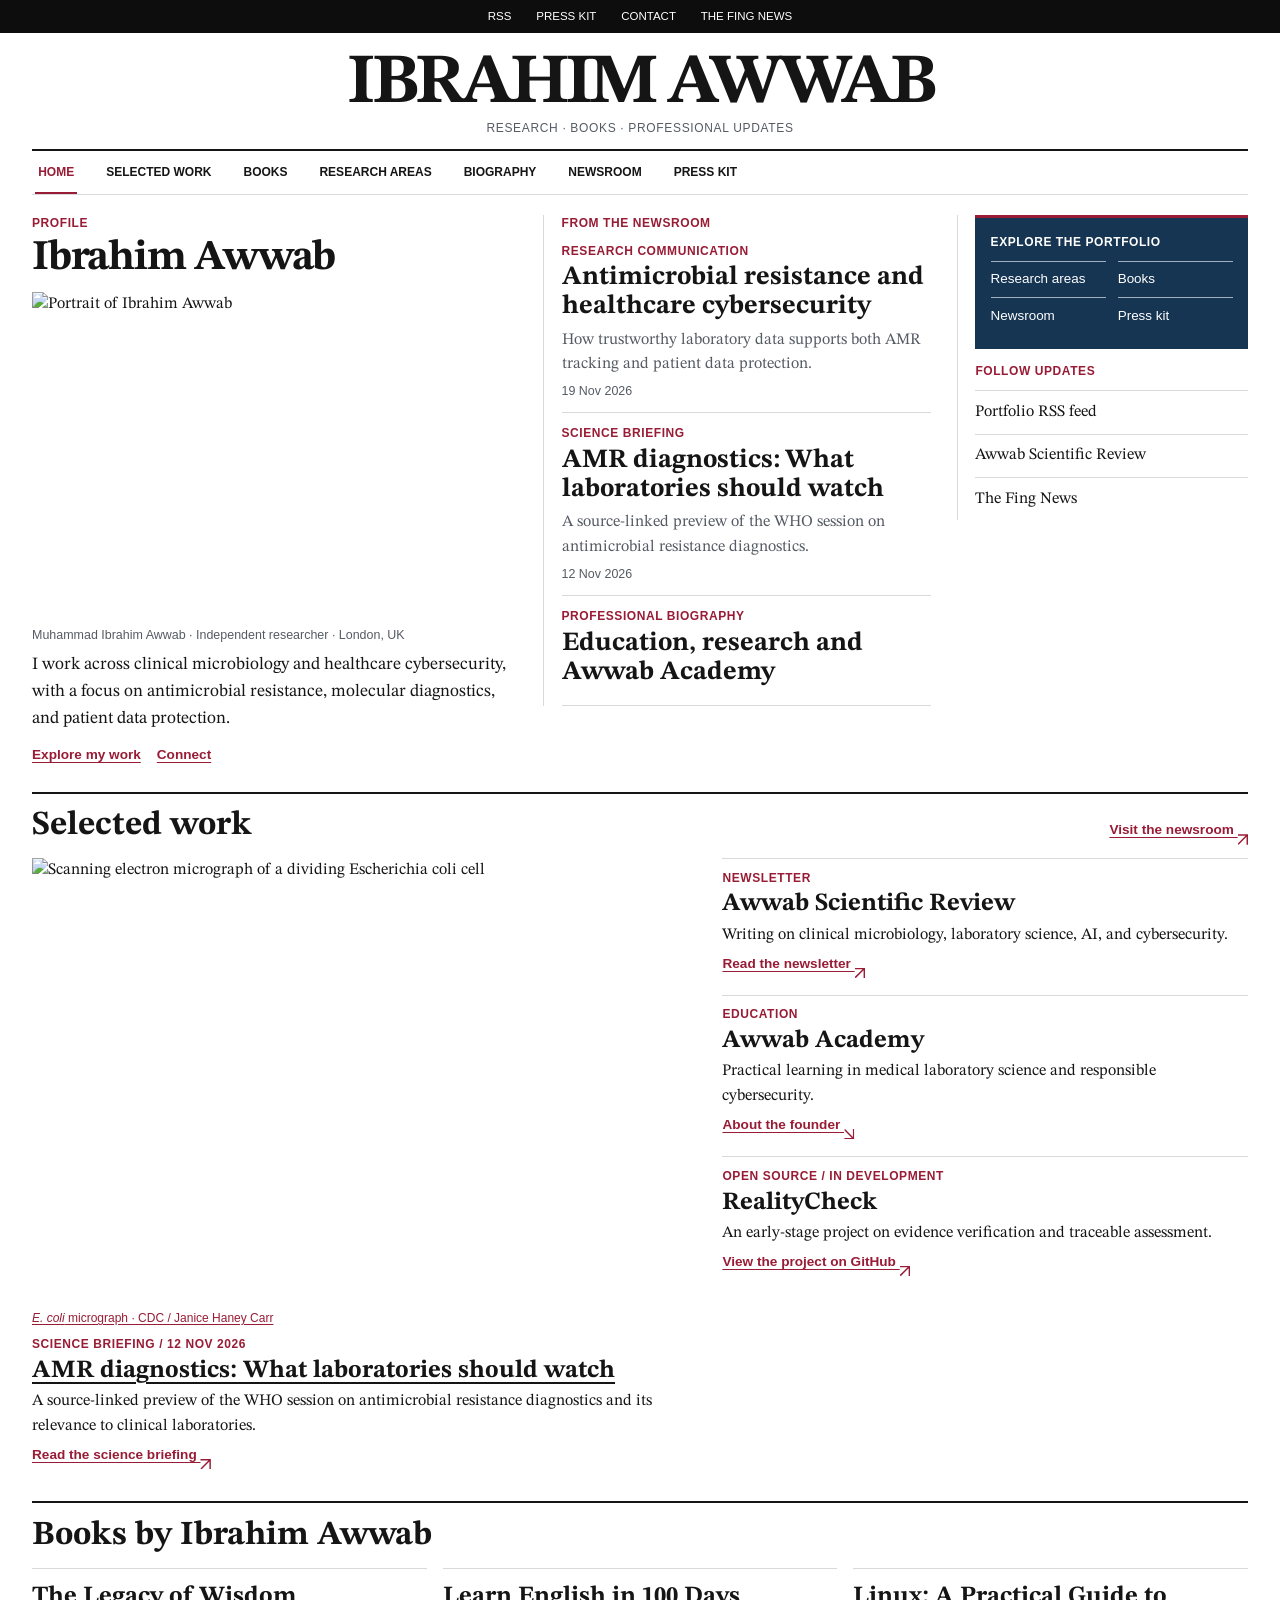
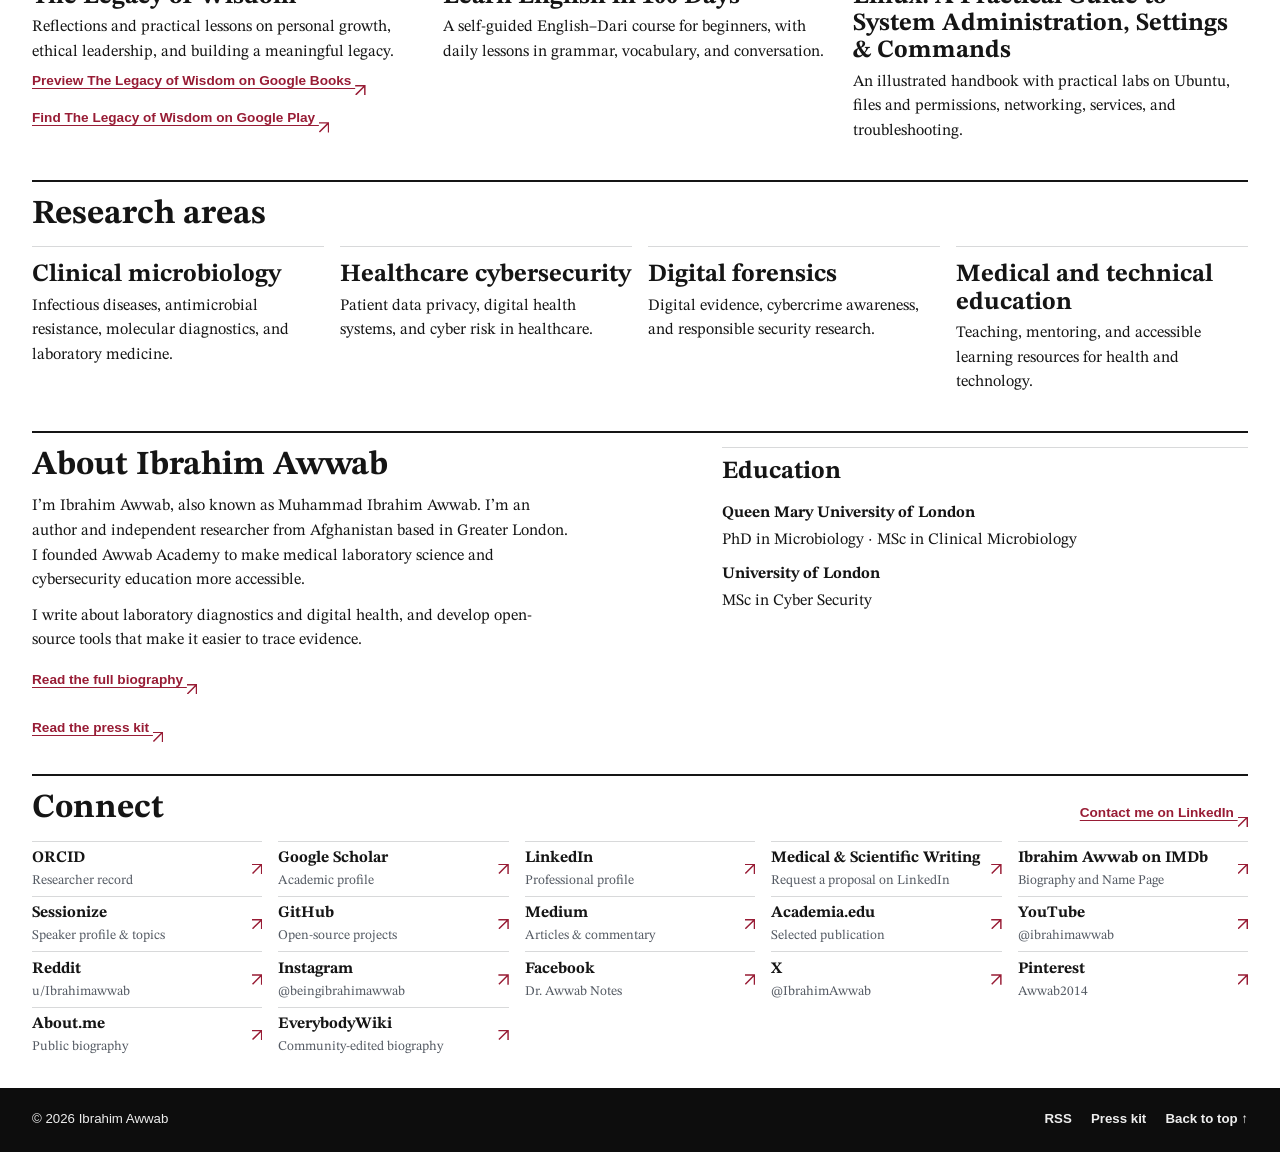
==== commit 5f329c0d: "Refine navigation rules and link icons" ====
--- a/index.html
+++ b/index.html
@@ -66,7 +66,7 @@
     }]
   }
   </script>
-  <link rel="stylesheet" href="/portfolio.css?v=editorial-20261119">
+  <link rel="stylesheet" href="/portfolio.css?v=editorial-20261119-r2">
 </head>
 <body id="top">
   <a class="skip" href="#main">Skip to main content</a>
--- a/portfolio.css
+++ b/portfolio.css
@@ -36,7 +36,7 @@
 .masthead-inner p { color: var(--muted); font: .75rem/1.4 var(--body); text-transform: uppercase; letter-spacing: .055em; }
 .wordmark { display: inline-block; color: var(--ink); font: 700 clamp(2.35rem,6.2vw,4.4rem)/1 var(--display); letter-spacing: -.062em; text-transform: uppercase; text-decoration: none; }
 .section-nav { position: sticky; z-index: 5; inset-block-start: 0; background: var(--paper); }
-.section-nav .shell { display: flex; gap: clamp(.6rem,2vw,1.6rem); overflow-x: auto; scrollbar-width: thin; padding-inline: 3px; border-block: 2px solid var(--ink) 1px solid var(--line); }
+.section-nav .shell { display: flex; gap: clamp(.6rem,2vw,1.6rem); overflow-x: auto; scrollbar-width: thin; padding-inline: 3px; border-block-start: 2px solid var(--ink); border-block-end: 1px solid var(--line); }
 .section-nav a { flex: 0 0 auto; padding: .85rem .2rem; color: var(--ink); font: 700 .75rem/1.25 var(--body); text-transform: uppercase; text-decoration: none; }
 .section-nav a:focus-visible { outline-offset: -2px; }
 .section-nav a:hover, .section-nav a[aria-current="page"] { color: var(--accent); box-shadow: inset 0 -2px var(--accent); }
@@ -107,6 +107,17 @@
 .profile-grid a:hover { color: var(--accent); }
 .profile-grid small { grid-column: 1; color: var(--muted); overflow-wrap: anywhere; }
 .profile-grid span { grid-column: 2; grid-row: 1 / span 2; align-self: center; color: var(--accent); }
+/* Keep directional icons legible with the same type fallback as the masthead. */
+.text-link span[aria-hidden], .profile-grid span[aria-hidden] {
+  display: inline-block;
+  inline-size: .65rem;
+  block-size: .65rem;
+  background: currentColor;
+  clip-path: polygon(0 0, 0 14%, 76% 14%, 0 90%, 10% 100%, 86% 24%, 86% 100%, 100% 100%, 100% 0);
+  font-size: 0;
+}
+.text-link[href="#biography"] span[aria-hidden] { transform: rotate(90deg); }
+
 
 @media (min-width: 44rem) {
   .front-grid { grid-template-columns: repeat(2,minmax(0,1fr)); }
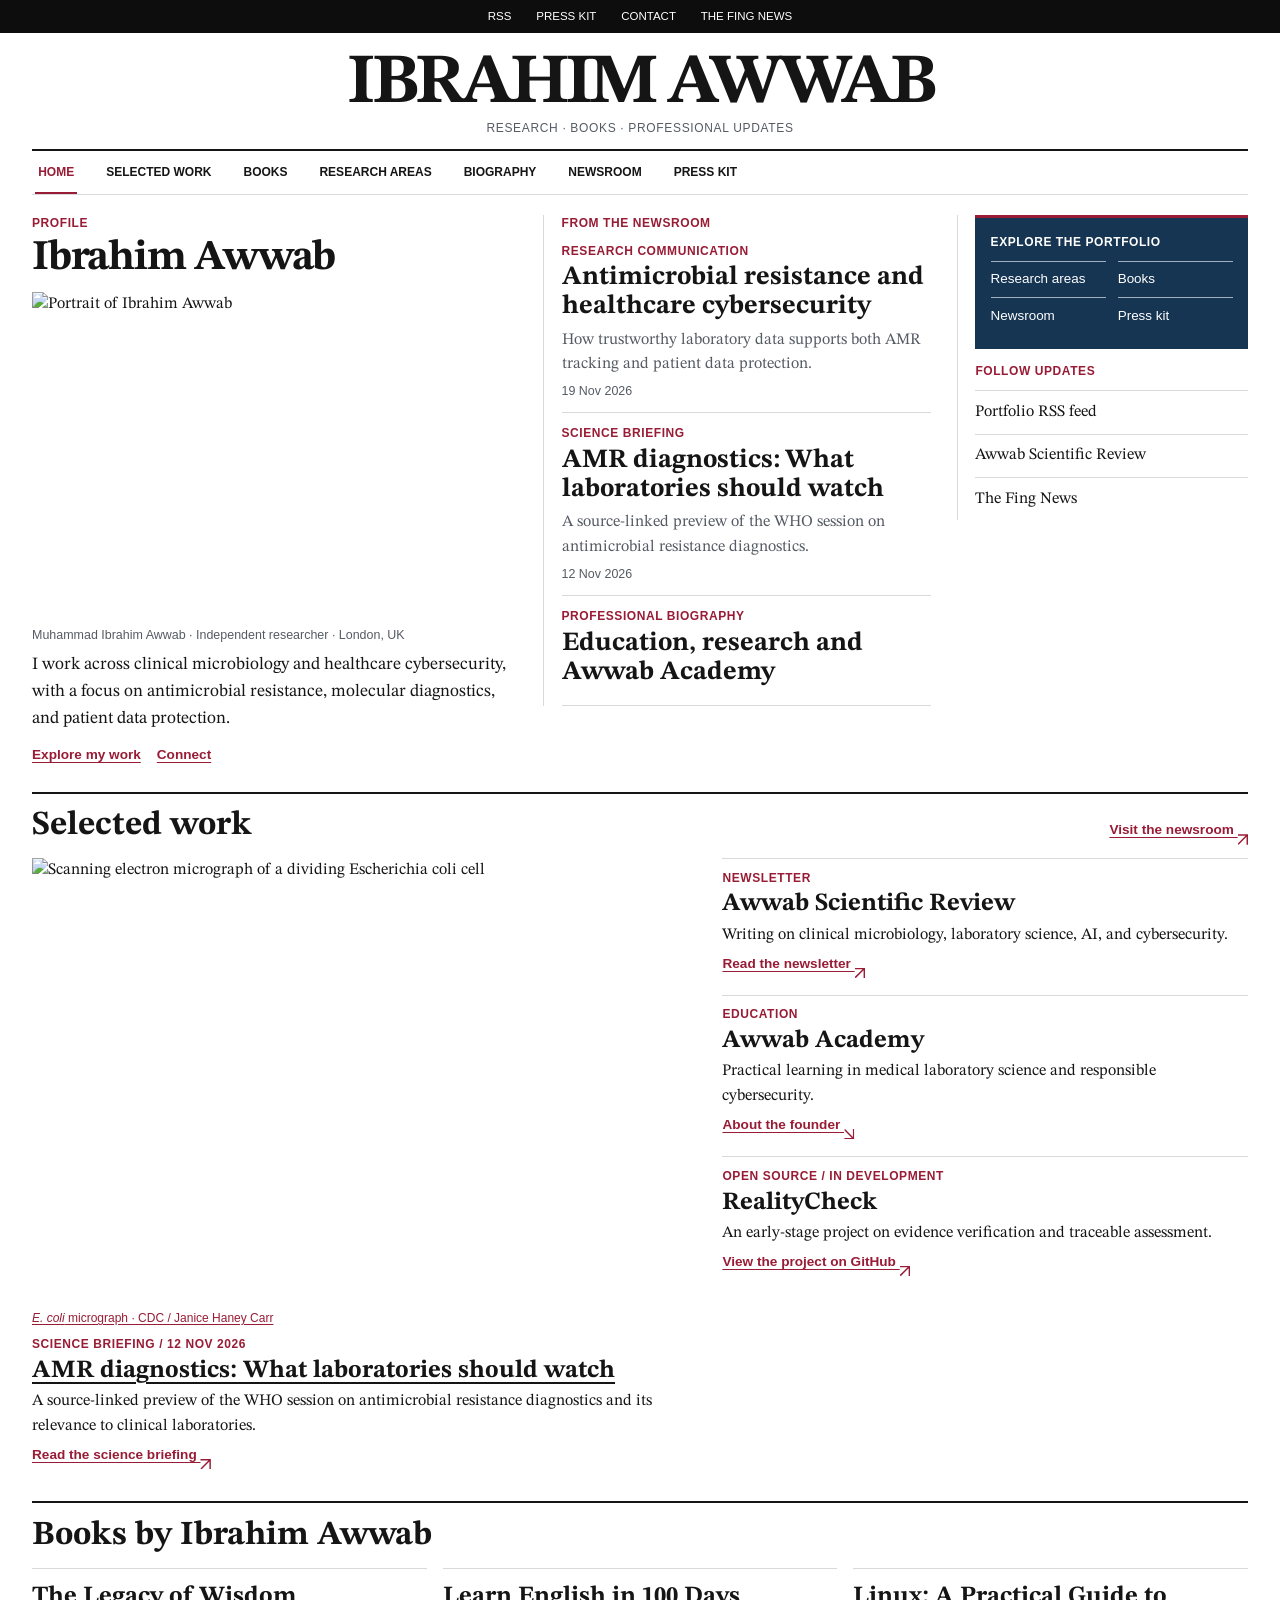
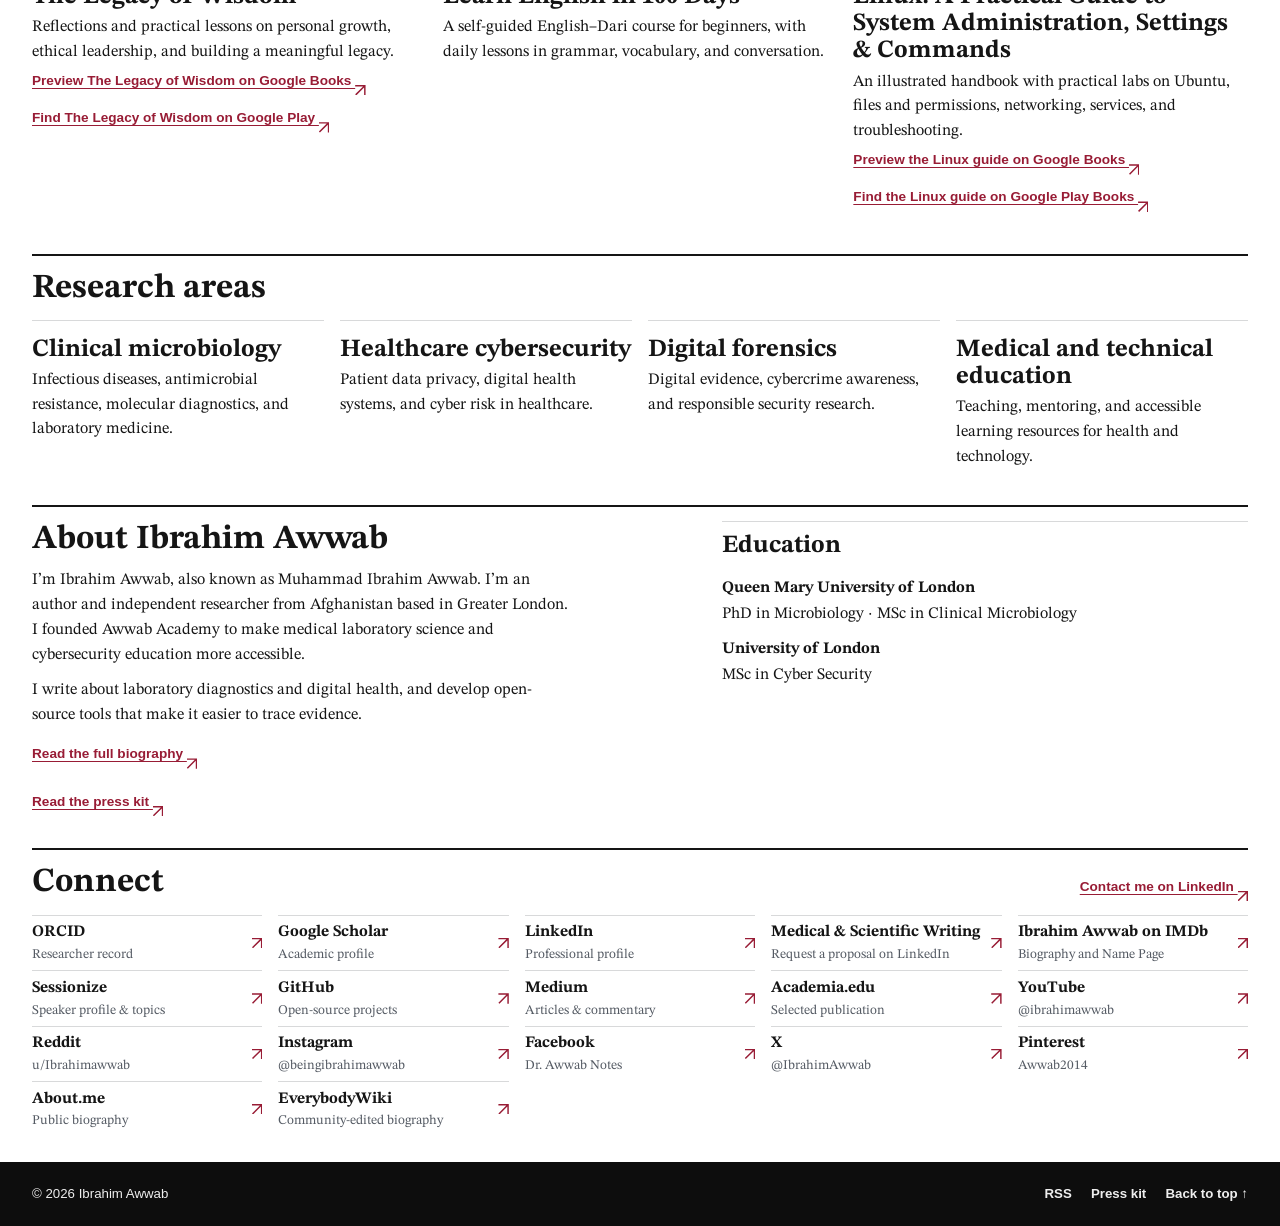
==== commit a21fc6cb: "Add Google Books and Google Play links for Linux guide" ====
--- a/index.html
+++ b/index.html
@@ -63,6 +63,12 @@
       "name":"The Legacy of Wisdom: Personal Development, Growth, Leadership, and the Art of Leaving a Meaningful Legacy",
       "url":"https://books.google.com/books/about?id=6hvkEQAAQBAJ",
       "author":{"@id":"https://ibrahimawwab.github.io/#person"}
+    },{
+      "@type":"Book",
+      "name":"Linux: A Practical Guide to System Administration, Settings & Commands",
+      "url":"https://books.google.com/books/about?id=Q9cvEgAAQBAJ",
+      "sameAs":"https://play.google.com/store/books/details?id=Q9cvEgAAQBAJ",
+      "author":{"@id":"https://ibrahimawwab.github.io/#person"}
     }]
   }
   </script>
@@ -208,6 +214,9 @@
         <article>
           <h3>Linux: A Practical Guide to System Administration, Settings &amp; Commands</h3>
           <p>An illustrated handbook with practical labs on Ubuntu, files and permissions, networking, services, and troubleshooting.</p>
+          <a class="text-link" href="https://books.google.com/books/about?id=Q9cvEgAAQBAJ">Preview the Linux guide on Google Books <span aria-hidden="true">↗</span></a>
+          <br>
+          <a class="text-link" href="https://play.google.com/store/books/details?id=Q9cvEgAAQBAJ">Find the Linux guide on Google Play Books <span aria-hidden="true">↗</span></a>
         </article>
       </div>
     </section>
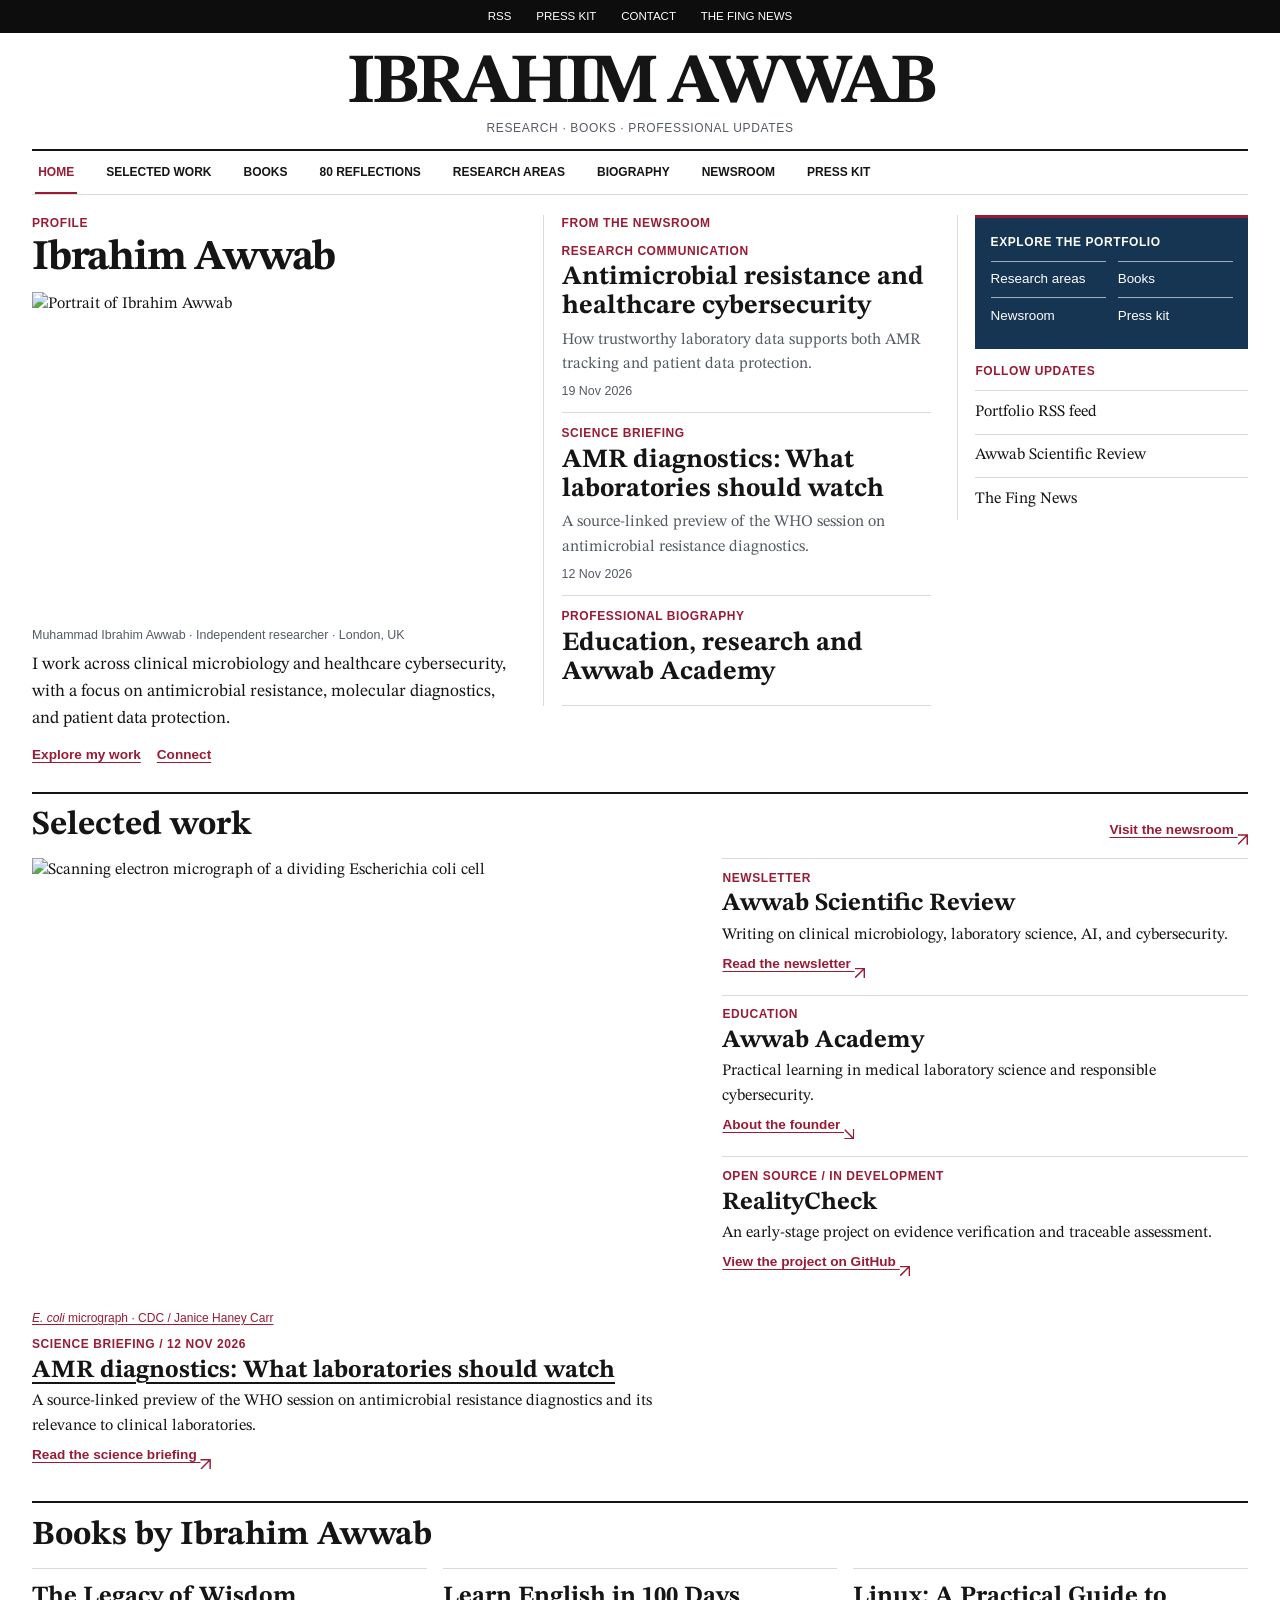
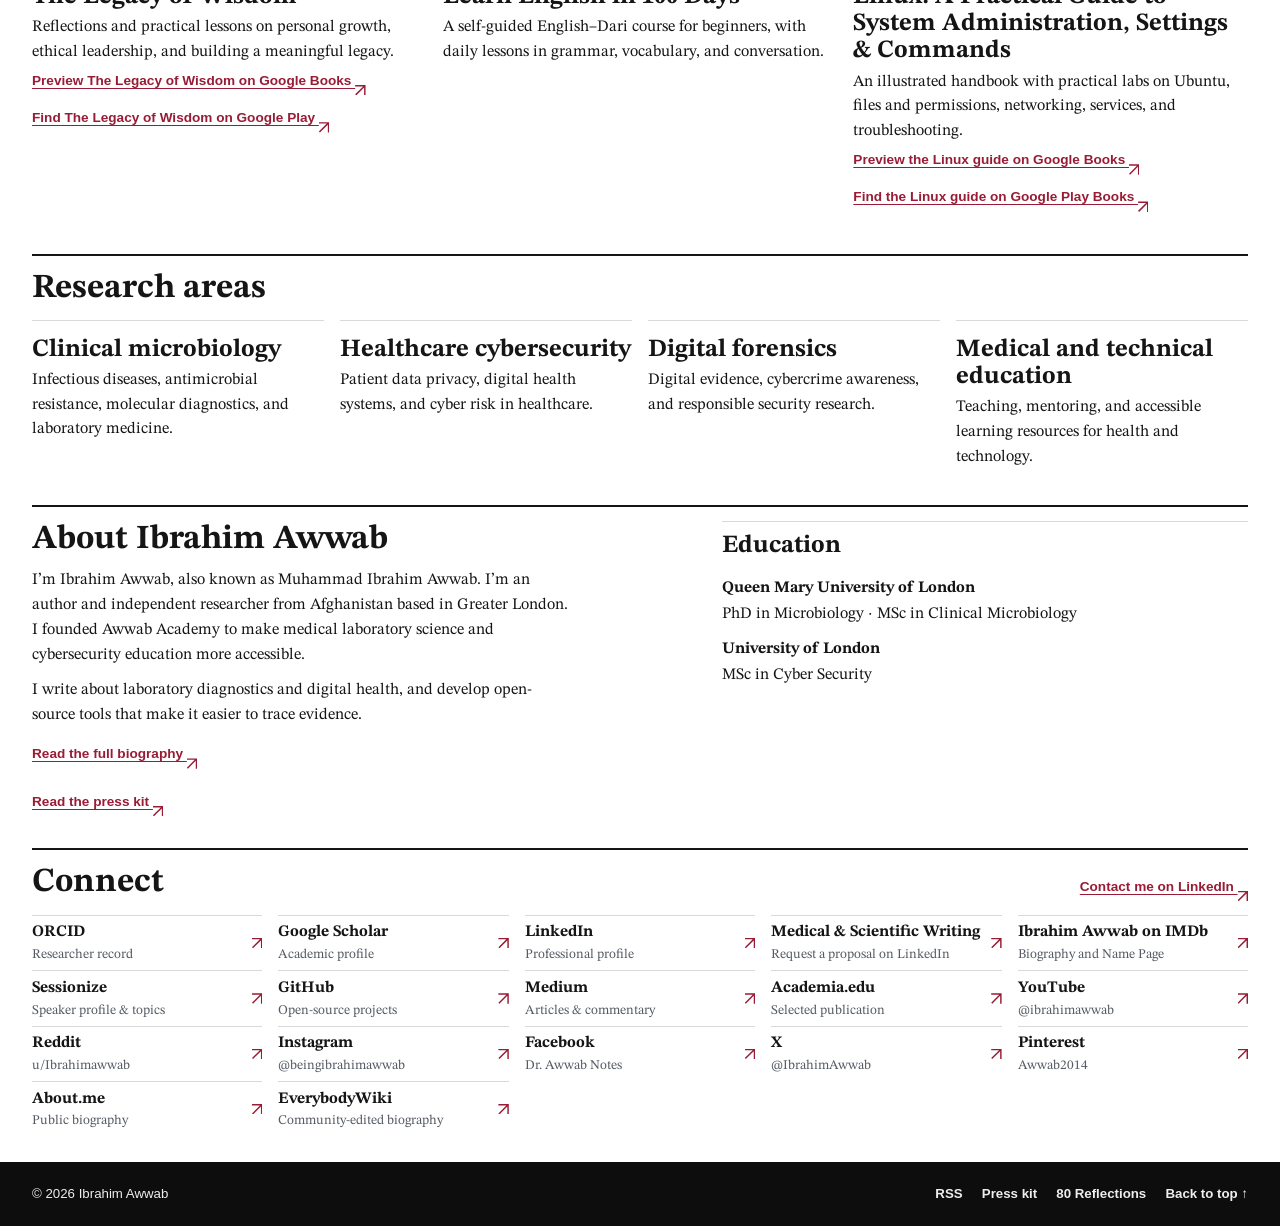
==== commit f4d28992: "Link 80 reflections gallery from homepage navigation" ====
--- a/index.html
+++ b/index.html
@@ -93,6 +93,7 @@
       <a href="/" aria-current="page">Home</a>
       <a href="#work">Selected work</a>
       <a href="#books">Books</a>
+      <a href="/quotes/">80 Reflections</a>
       <a href="#expertise">Research areas</a>
       <a href="#biography">Biography</a>
       <a href="/newsroom/">Newsroom</a>
@@ -276,7 +277,7 @@
   <footer class="footer">
     <div class="shell footer-inner">
       <span>© 2026 Ibrahim Awwab</span>
-      <nav aria-label="Footer navigation"><a href="/newsroom/feed.xml">RSS</a><a href="/press/">Press kit</a><a href="#top">Back to top ↑</a></nav>
+      <nav aria-label="Footer navigation"><a href="/newsroom/feed.xml">RSS</a><a href="/press/">Press kit</a><a href="/quotes/">80 Reflections</a><a href="#top">Back to top ↑</a></nav>
     </div>
   </footer>
 </body>
